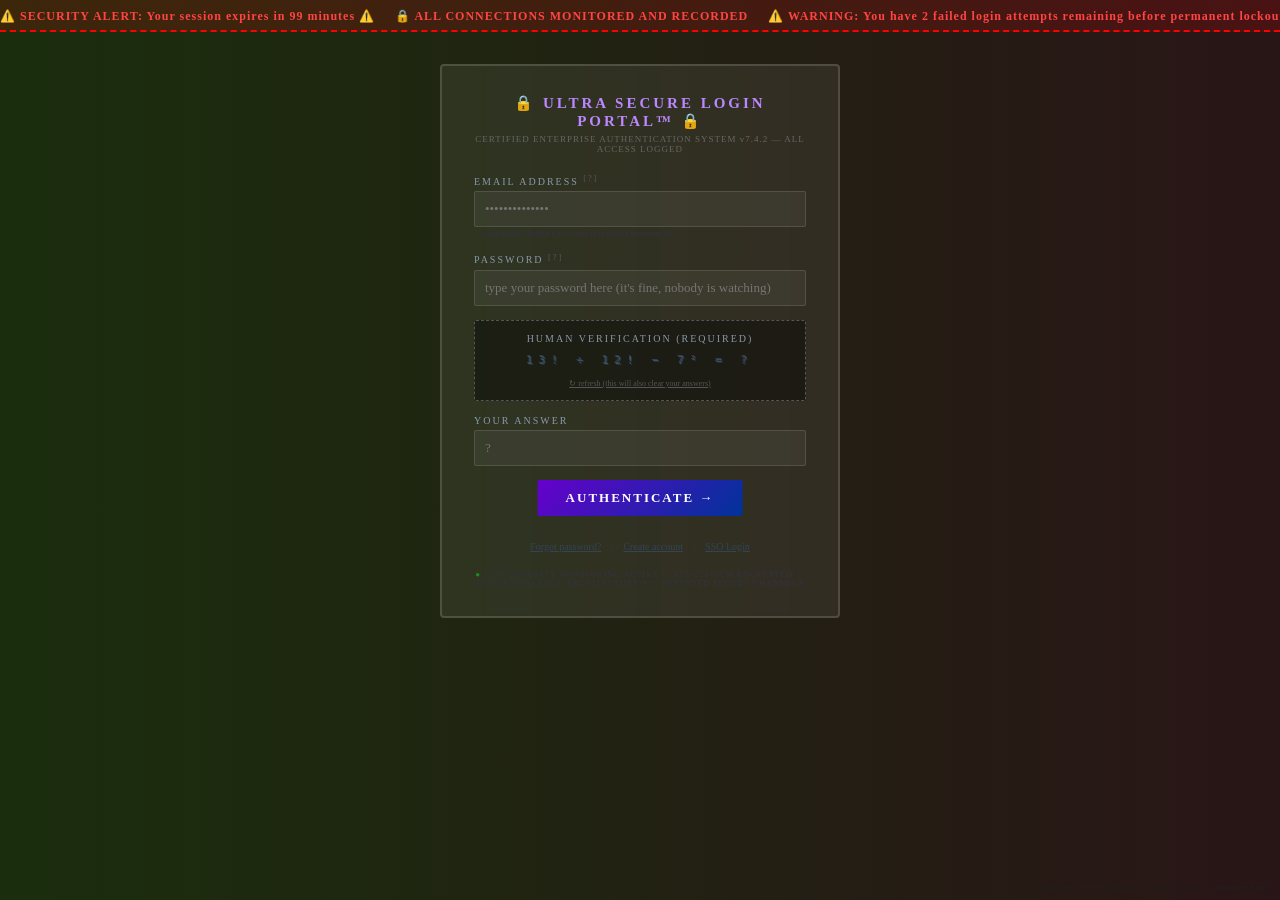
==== terrible-login/index.html @ 36958570 "Add terrible login experience — intentionally bad UX demo Deliberately broken login page featuring: " ====
<!DOCTYPE html>
<html lang="en">
<head>
  <meta charset="UTF-8" />
  <meta name="viewport" content="width=device-width, initial-scale=1.0" />
  <title>🔒 ULTRA SECURE LOGIN PORTAL™ 🔒</title>
  <style>
    /* ─────────────────────────────────────────────
       BAD PRACTICE: Comic Sans as the primary font
    ───────────────────────────────────────────── */
    @import url('https://fonts.googleapis.com/css2?family=Roboto&display=swap');

    @keyframes bgShift {
      0%   { background-position: 0%   50%; }
      50%  { background-position: 100% 50%; }
      100% { background-position: 0%   50%; }
    }
    @keyframes spin {
      from { transform: rotate(0deg); }
      to   { transform: rotate(360deg); }
    }
    @keyframes blink {
      0%, 100% { opacity: 1; }
      50%       { opacity: 0.1; }
    }
    @keyframes shake {
      0%, 100% { transform: translateX(0); }
      20%      { transform: translateX(-10px); }
      40%      { transform: translateX(10px); }
      60%      { transform: translateX(-8px); }
      80%      { transform: translateX(8px); }
    }
    @keyframes marqueeScroll {
      0%   { transform: translateX(100%); }
      100% { transform: translateX(-100%); }
    }
    @keyframes captchaSpin {
      0%   { transform: rotate(0deg)   scale(1); }
      25%  { transform: rotate(15deg)  scale(0.9); }
      75%  { transform: rotate(-10deg) scale(1.05); }
      100% { transform: rotate(0deg)   scale(1); }
    }

    *, *::before, *::after { box-sizing: border-box; margin: 0; padding: 0; }

    body {
      min-height: 100vh;
      /* BAD PRACTICE: Animated gradient background — low contrast for all text */
      background: linear-gradient(270deg, #1a0a2e, #0d1b4b, #2e0d1a, #1a2e0d);
      background-size: 400% 400%;
      animation: bgShift 4s ease infinite;
      font-family: "Comic Sans MS", "Comic Sans", cursive;
      display: flex;
      flex-direction: column;
      align-items: center;
      padding-bottom: 60px;
      overflow-x: hidden;
    }

    /* ─── MARQUEE TICKER ─── */
    .ticker-wrap {
      width: 100%;
      background: rgba(255,0,0,0.15);
      border-bottom: 2px dashed red;
      padding: 6px 0;
      overflow: hidden;
      white-space: nowrap;
    }
    .ticker-text {
      display: inline-block;
      /* BAD PRACTICE: Marquee — outdated, distracting, not accessible */
      animation: marqueeScroll 18s linear infinite;
      /* BAD PRACTICE: Red-on-dark is hard to read */
      color: #ff4444;
      font-size: 12px;
      font-weight: bold;
      letter-spacing: 1px;
    }

    /* ─── MAIN CARD ─── */
    .card {
      margin-top: 32px;
      width: 400px;
      /* BAD PRACTICE: Semi-transparent card on busy background = low contrast */
      background: rgba(255,255,255,0.07);
      border: 2px solid rgba(255,255,255,0.15);
      border-radius: 4px;
      padding: 28px 32px;
      backdrop-filter: blur(2px);
      position: relative;
    }

    h1 {
      text-align: center;
      /* BAD PRACTICE: Purple text on dark background barely passes contrast */
      color: #bb88ff;
      font-size: 15px;
      letter-spacing: 3px;
      text-transform: uppercase;
      margin-bottom: 4px;
    }
    .subtitle {
      text-align: center;
      /* BAD PRACTICE: Tiny grey text — WCAG fail */
      color: #666;
      font-size: 9px;
      margin-bottom: 20px;
      letter-spacing: 1px;
    }

    /* ─── FORM FIELDS ─── */
    .field {
      margin-bottom: 14px;
    }
    label {
      display: block;
      /* BAD PRACTICE: Low contrast label color */
      color: #8899aa;
      font-size: 10px;
      letter-spacing: 2px;
      text-transform: uppercase;
      margin-bottom: 4px;
    }
    input[type="text"],
    input[type="password"],
    input[type="number"] {
      width: 100%;
      padding: 9px 10px;
      /* BAD PRACTICE: Low contrast border */
      background: rgba(255,255,255,0.05);
      border: 1px solid rgba(255,255,255,0.12);
      border-radius: 2px;
      color: #fff;
      font-family: "Comic Sans MS", cursive;
      font-size: 13px;
      outline: none;
      transition: border 0.2s;
    }
    input:focus { border-color: rgba(255,255,255,0.3); }

    /* ─── CAPTCHA BOX ─── */
    .captcha-box {
      background: rgba(0,0,0,0.4);
      border: 1px dashed #555;
      border-radius: 2px;
      padding: 12px;
      margin-bottom: 14px;
      text-align: center;
      position: relative;
    }
    .captcha-label {
      color: #8899aa;
      font-size: 10px;
      letter-spacing: 2px;
      text-transform: uppercase;
      margin-bottom: 6px;
    }
    .captcha-challenge {
      /* BAD PRACTICE: Tiny, spinning, low-contrast captcha text */
      font-size: 11px;
      color: #445566;
      animation: captchaSpin 3s ease-in-out infinite;
      display: inline-block;
      letter-spacing: 6px;
      font-family: monospace;
      text-shadow: 1px 1px 0 #223344, -1px -1px 0 #334455;
      margin-bottom: 8px;
    }
    .captcha-refresh {
      display: block;
      font-size: 8px;
      color: #555;
      cursor: pointer;
      text-decoration: underline;
      margin-top: 4px;
    }
    .captcha-refresh:hover { color: #777; }

    /* ─── PASSWORD RULES (hidden until first failure) ─── */
    .pw-rules {
      display: none;
      background: rgba(255,100,0,0.1);
      border: 1px solid rgba(255,100,0,0.3);
      border-radius: 2px;
      padding: 10px 12px;
      margin-bottom: 14px;
      font-size: 9.5px;
      /* BAD PRACTICE: Orange text on dark — technically readable but unpleasant */
      color: #cc7700;
      line-height: 1.8;
    }
    .pw-rules.visible { display: block; }
    .pw-rules .rules-title {
      font-size: 10px;
      font-weight: bold;
      letter-spacing: 1px;
      text-transform: uppercase;
      margin-bottom: 6px;
      color: #ff8800;
    }

    /* ─── ERROR MESSAGE ─── */
    .error-msg {
      display: none;
      background: rgba(255,0,0,0.1);
      border: 1px solid rgba(255,0,0,0.3);
      border-radius: 2px;
      padding: 8px 12px;
      margin-bottom: 14px;
      font-size: 11px;
      color: #ff6666;
      text-align: center;
      animation: shake 0.5s ease;
    }
    .error-msg.visible { display: block; }

    /* ─── SUBMIT BUTTON ─── */
    .btn-wrap {
      position: relative;
      height: 44px;
      margin-bottom: 12px;
    }
    #loginBtn {
      position: absolute;
      /* BAD PRACTICE: Button dodges the cursor on hover */
      padding: 10px 28px;
      background: linear-gradient(135deg, #6600cc, #003399);
      color: #fff;
      border: none;
      border-radius: 2px;
      font-family: "Comic Sans MS", cursive;
      font-size: 13px;
      font-weight: bold;
      letter-spacing: 2px;
      text-transform: uppercase;
      cursor: pointer;
      transition: background 0.2s;
      white-space: nowrap;
      left: 50%;
      transform: translateX(-50%);
    }
    #loginBtn:hover { background: linear-gradient(135deg, #7700ee, #0044bb); }

    /* ─── LOADER ─── */
    .loader {
      display: none;
      justify-content: center;
      align-items: center;
      gap: 10px;
      margin-bottom: 14px;
      color: #8899aa;
      font-size: 11px;
    }
    .loader.visible { display: flex; }
    .spinner {
      width: 18px;
      height: 18px;
      border: 2px solid rgba(255,255,255,0.1);
      border-top-color: #bb88ff;
      border-radius: 50%;
      animation: spin 0.8s linear infinite;
    }

    /* ─── LINKS AREA ─── */
    .links {
      text-align: center;
      margin-top: 8px;
    }
    .links a {
      font-size: 10px;
      /* BAD PRACTICE: Link color is nearly invisible */
      color: #334455;
      text-decoration: underline;
      cursor: pointer;
      margin: 0 6px;
    }
    .links a:hover { color: #556677; }

    /* ─── SECURITY BADGE ─── */
    .badge {
      text-align: center;
      margin-top: 16px;
      font-size: 8px;
      /* BAD PRACTICE: Decorative noise that means nothing */
      color: #334;
      letter-spacing: 1px;
    }
    .badge .blink {
      animation: blink 1s step-start infinite;
      color: #228822;
    }

    /* ─── MFA MODAL ─── */
    .modal-overlay {
      display: none;
      position: fixed;
      inset: 0;
      background: rgba(0,0,0,0.85);
      z-index: 100;
      justify-content: center;
      align-items: center;
    }
    .modal-overlay.visible { display: flex; }
    .modal {
      background: #0d0d1a;
      border: 1px solid #334;
      border-radius: 4px;
      padding: 28px 32px;
      width: 380px;
      text-align: center;
    }
    .modal h2 {
      color: #bb88ff;
      font-size: 14px;
      letter-spacing: 2px;
      text-transform: uppercase;
      margin-bottom: 6px;
    }
    .modal p {
      color: #667;
      font-size: 10px;
      margin-bottom: 16px;
      line-height: 1.6;
    }
    /* BAD PRACTICE: Morse code is not a standard delivery format for MFA */
    .morse-display {
      background: #000;
      border: 1px solid #222;
      border-radius: 2px;
      padding: 14px;
      font-family: "Courier New", monospace;
      font-size: 11px;
      letter-spacing: 4px;
      /* BAD PRACTICE: Dark grey on black — barely readable */
      color: #333;
      word-break: break-all;
      margin-bottom: 8px;
      line-height: 2;
    }
    .morse-hint {
      font-size: 8px;
      color: #334;
      margin-bottom: 14px;
    }
    .mfa-timer {
      font-size: 11px;
      color: #cc4444;
      margin-bottom: 14px;
      font-weight: bold;
    }
    .modal input {
      width: 100%;
      padding: 9px 10px;
      background: rgba(255,255,255,0.05);
      border: 1px solid #334;
      border-radius: 2px;
      color: #fff;
      font-family: "Comic Sans MS", cursive;
      font-size: 13px;
      outline: none;
      margin-bottom: 10px;
      text-align: center;
    }
    .modal-btn {
      width: 100%;
      padding: 10px;
      background: #223;
      color: #8899aa;
      border: 1px solid #334;
      border-radius: 2px;
      font-family: "Comic Sans MS", cursive;
      font-size: 12px;
      cursor: pointer;
      margin-bottom: 6px;
    }
    .modal-btn:hover { background: #334; }
    .modal-error {
      font-size: 10px;
      color: #cc4444;
      min-height: 14px;
      margin-top: 4px;
    }

    /* ─── FORGOT PASSWORD MODAL ─── */
    .forgot-modal {
      display: none;
      position: fixed;
      inset: 0;
      background: rgba(0,0,0,0.85);
      z-index: 200;
      justify-content: center;
      align-items: center;
    }
    .forgot-modal.visible { display: flex; }
    .forgot-modal .modal {
      width: 420px;
    }
    .forgot-modal h2 {
      color: #bb88ff;
      font-size: 13px;
      letter-spacing: 2px;
      text-transform: uppercase;
      margin-bottom: 10px;
    }
    .forgot-modal .security-q {
      font-size: 10px;
      color: #8899aa;
      margin-bottom: 14px;
      line-height: 1.7;
      text-align: left;
    }
    .step-indicator {
      font-size: 8px;
      color: #445;
      margin-bottom: 10px;
      letter-spacing: 1px;
    }
    .forgot-modal input {
      width: 100%;
      padding: 9px 10px;
      background: rgba(255,255,255,0.05);
      border: 1px solid #334;
      border-radius: 2px;
      color: #fff;
      font-family: "Comic Sans MS", cursive;
      font-size: 12px;
      outline: none;
      margin-bottom: 10px;
    }
    .close-link {
      font-size: 9px;
      color: #445;
      cursor: pointer;
      text-decoration: underline;
    }
    .close-link:hover { color: #667; }

    /* BAD PRACTICE: Tooltip that appears in wrong position */
    .tooltip-wrap { position: relative; display: inline; }
    .tooltip-wrap:hover .tooltip {
      display: block;
    }
    .tooltip {
      display: none;
      position: absolute;
      /* Positioned off to the left, likely off-screen */
      left: -300px;
      top: -10px;
      background: #111;
      color: #aaa;
      font-size: 9px;
      padding: 6px 10px;
      border: 1px solid #333;
      border-radius: 2px;
      white-space: nowrap;
      z-index: 50;
      width: 280px;
      line-height: 1.6;
    }

    /* ─── WATERMARK ─── */
    .watermark {
      position: fixed;
      bottom: 8px;
      right: 8px;
      font-size: 7px;
      color: #222;
      pointer-events: none;
      letter-spacing: 1px;
    }
  </style>
</head>
<body>

  <!-- ─────────────────────────────────────────────────────────────
       BAD PRACTICE #1: Distracting animated marquee with fake
       security warnings. Causes alert fatigue and draws attention
       away from the actual form the user needs to complete.
  ────────────────────────────────────────────────────────────── -->
  <div class="ticker-wrap">
    <span class="ticker-text">
      ⚠️ SECURITY ALERT: Your session expires in 99 minutes ⚠️ &nbsp;&nbsp;&nbsp;
      🔒 ALL CONNECTIONS MONITORED AND RECORDED &nbsp;&nbsp;&nbsp;
      ⚠️ WARNING: You have 2 failed login attempts remaining before permanent lockout ⚠️ &nbsp;&nbsp;&nbsp;
      🛡️ COMPLIANT WITH ISO 27001 / SOC2 / HIPAA / GDPR / PCI-DSS / FIPS-140-2 🛡️ &nbsp;&nbsp;&nbsp;
      ⚠️ DO NOT SHARE YOUR PASSWORD WITH ANYONE INCLUDING IT SUPPORT ⚠️
    </span>
  </div>

  <div class="card">
    <h1>🔒 ULTRA SECURE LOGIN PORTAL™ 🔒</h1>
    <div class="subtitle">
      CERTIFIED ENTERPRISE AUTHENTICATION SYSTEM v7.4.2 — ALL ACCESS LOGGED
    </div>

    <!-- Error message — cleared and re-shown with vague text each attempt -->
    <!-- BAD PRACTICE #2 (partial): Error message will clear the form and be vague -->
    <div class="error-msg" id="errorMsg"></div>

    <!-- ───────────────────────────────────────────────────────────
         BAD PRACTICE #2 (full): Password rules are hidden until
         after the first failed attempt. Even then, the rules are
         contradictory and impossible to satisfy simultaneously.
    ──────────────────────────────────────────────────────────── -->
    <div class="pw-rules" id="pwRules">
      <div class="rules-title">⚠ Password Requirements (why didn't we tell you earlier? security.)</div>
      • Exactly 9 characters (not 8, not 10 — exactly 9)<br>
      • Must contain at least one emoji from this approved set: 🦆, 🌮, 🪐<br>
      • Must start with a prime number greater than 100<br>
      • No vowels in positions 2, 4, or 6<br>
      • Must not contain your username <em>or</em> the reverse of your username<br>
      • Must differ from your last 47 passwords<br>
      • Must include the name of a color in Tagalog<br>
      • Special characters allowed: only § and ¶ (not ! or @)<br>
      • Spaces are neither allowed nor disallowed — behavior undefined<br>
      • Password expires in 8 hours from when you first <em>thought</em> of it
    </div>

    <form id="loginForm" novalidate autocomplete="off">

      <!-- ─────────────────────────────────────────────────────────
           BAD PRACTICE #3: The "email" field uses type="password"
           (input is masked), while the "password" field uses
           type="text" (input is fully visible). Users cannot see
           what they typed for their email, but their password is
           shown in plain text to anyone nearby.
      ────────────────────────────────────────────────────────── -->
      <div class="field">
        <label for="emailField">
          Email Address
          <span class="tooltip-wrap">
            <sup style="color:#556;cursor:help">[?]</sup>
            <!-- BAD PRACTICE: Tooltip appears off-screen to the left -->
            <span class="tooltip">
              Your email address. Must be the one you used when you registered,
              unless you changed it, in which case use the new one, unless the
              change was made on a Tuesday in which case use the old one.
            </span>
          </span>
        </label>
        <!-- type="password" on the EMAIL field — input is hidden from user -->
        <input
          type="password"
          id="emailField"
          name="email"
          placeholder="••••••••••••••"
          autocomplete="off"
          onpaste="return blockPaste(event)"
          spellcheck="false"
        />
        <div style="font-size:8px;color:#334;margin-top:2px;">
          ← your email is hidden for security (you should memorize it)
        </div>
      </div>

      <div class="field">
        <label for="passwordField">
          Password
          <span class="tooltip-wrap">
            <sup style="color:#556;cursor:help">[?]</sup>
            <span class="tooltip">See password requirements. Requirements shown after first failed attempt only.</span>
          </span>
        </label>
        <!-- type="text" on the PASSWORD field — fully visible -->
        <input
          type="text"
          id="passwordField"
          name="password"
          placeholder="type your password here (it's fine, nobody is watching)"
          autocomplete="new-password"
          onpaste="return blockPaste(event)"
          spellcheck="false"
        />
      </div>

      <!-- ─────────────────────────────────────────────────────────
           BAD PRACTICE #4: CAPTCHA challenge that is:
           - Tiny font (11px)
           - Constantly animated / spinning
           - Low contrast (dark grey on dark background)
           - Refreshes randomly every 8 seconds, resetting input
           - Uses a long multiplication that requires mental math
           - Has no audio alternative for accessibility
      ────────────────────────────────────────────────────────── -->
      <div class="captcha-box">
        <div class="captcha-label">Human Verification (Required)</div>
        <div class="captcha-challenge" id="captchaChallenge"></div>
        <span class="captcha-refresh" onclick="refreshCaptcha()">
          ↻ refresh (this will also clear your answers)
        </span>
      </div>
      <div class="field">
        <label for="captchaInput">Your Answer</label>
        <input
          type="number"
          id="captchaInput"
          name="captcha"
          placeholder="?"
          autocomplete="off"
          onpaste="return blockPaste(event)"
        />
      </div>

      <!-- ─────────────────────────────────────────────────────────
           BAD PRACTICE #5: The submit button physically moves away
           from the cursor when hovered, making it very hard to
           click. This is maximally frustrating and forces the user
           to chase the button around the form.
      ────────────────────────────────────────────────────────── -->
      <div class="btn-wrap" id="btnWrap">
        <button type="submit" id="loginBtn" onmousemove="dodgeButton(event)">
          AUTHENTICATE →
        </button>
      </div>

      <div class="loader" id="loader">
        <div class="spinner"></div>
        <span id="loaderMsg">Verifying credentials…</span>
      </div>
    </form>

    <div class="links">
      <!-- BAD PRACTICE: "Forgot password" link leads to impossible recovery -->
      <a onclick="openForgot()">Forgot password?</a>
      <span style="color:#334;font-size:10px;">|</span>
      <!-- BAD PRACTICE: "Create account" does nothing with no explanation -->
      <a onclick="showError('New account creation has been temporarily disabled. Please try again later (this message has been shown since 2019).')">Create account</a>
      <span style="color:#334;font-size:10px;">|</span>
      <a onclick="showError('SSO is available for Enterprise customers. Contact sales@company.internal.corp.io (business days only, responses in 6–8 weeks).')">SSO Login</a>
    </div>

    <div class="badge">
      <span class="blink">●</span> LIVE SECURITY MONITORING ACTIVE &nbsp;|&nbsp;
      AES-256-GCM ENCRYPTED &nbsp;|&nbsp; ZERO-KNOWLEDGE ARCHITECTURE™ &nbsp;|&nbsp;
      PATENTED SECURE CHANNEL®
    </div>
  </div>

  <!-- ─────────────────────────────────────────────────────────────
       BAD PRACTICE #6 (MFA): After a "successful" login, the user
       is shown a 6-digit code rendered in Morse code. The code
       expires in 7 seconds — far too short to decode Morse. If the
       timer runs out, the entire login session is invalidated and
       they must start over (with the form cleared).
  ────────────────────────────────────────────────────────────── -->
  <div class="modal-overlay" id="mfaOverlay">
    <div class="modal">
      <h2>🔐 Multi-Factor Authentication</h2>
      <p>
        For your security, we have sent a 6-digit code to your device.<br>
        The code is displayed below in <strong>Morse code</strong> — decode it and enter
        the digits before the timer expires. For security reasons, no audio version is available.
      </p>
      <div class="morse-display" id="morseDisplay"></div>
      <div class="morse-hint">
        · = dot &nbsp; − = dash &nbsp; / = digit separator<br>
        Reference table not provided for security reasons.
      </div>
      <div class="mfa-timer" id="mfaTimer"></div>
      <input
        type="text"
        id="mfaInput"
        placeholder="Enter 6-digit code"
        maxlength="6"
        onpaste="return blockPaste(event)"
      />
      <button class="modal-btn" onclick="submitMfa()">Verify Code</button>
      <div class="modal-error" id="mfaError"></div>
      <div style="margin-top:12px;">
        <span class="close-link" onclick="closeMfa()">Cancel and start over</span>
      </div>
    </div>
  </div>

  <!-- ─────────────────────────────────────────────────────────────
       RECOVERY OPTION (but terrible): "Forgot password" requires
       answering a specific-to-the-second security question with
       exact numerical precision. Multiple impossible steps.
  ────────────────────────────────────────────────────────────── -->
  <div class="forgot-modal" id="forgotOverlay">
    <div class="forgot-modal" style="display:contents">
    <div class="modal" style="width:440px;">
      <h2>Password Recovery</h2>
      <div class="step-indicator" id="forgotStep">STEP 1 OF 4</div>

      <!-- Step 1 -->
      <div id="forgotS1">
        <div class="security-q">
          To verify your identity, please answer your security question exactly as entered during registration.<br><br>
          <strong>Security Question:</strong><br>
          "What was the exact atmospheric pressure (in hectopascals, to exactly 2 decimal places) at your precise GPS coordinates at the moment of your birth?"
        </div>
        <input type="text" id="sq1" placeholder="e.g. 1013.25" />
        <button class="modal-btn" onclick="forgotNext(1)">Continue →</button>
        <div class="modal-error" id="forgotErr1"></div>
      </div>

      <!-- Step 2 -->
      <div id="forgotS2" style="display:none">
        <div class="security-q">
          <strong>Security Question 2:</strong><br>
          "In what order did you press the keys on your keyboard the very first time you used a computer? (List all keys pressed, in sequence, separated by commas.)"
        </div>
        <input type="text" id="sq2" placeholder="e.g. t,y,p,i,n,g,Space,h,i,..." />
        <button class="modal-btn" onclick="forgotNext(2)">Continue →</button>
        <div class="modal-error" id="forgotErr2"></div>
      </div>

      <!-- Step 3 -->
      <div id="forgotS3" style="display:none">
        <div class="security-q">
          <strong>Security Question 3:</strong><br>
          "What was the exact SHA-256 hash of your very first password (the one you set on this account before any changes)?"
        </div>
        <input type="text" id="sq3" placeholder="64 hex characters" maxlength="64" style="font-family:monospace;font-size:10px;" />
        <button class="modal-btn" onclick="forgotNext(3)">Continue →</button>
        <div class="modal-error" id="forgotErr3"></div>
      </div>

      <!-- Step 4 (final — vague outcome) -->
      <div id="forgotS4" style="display:none">
        <div class="security-q" style="text-align:center;color:#cc7700;">
          ✓ Identity verification complete.<br><br>
          A password reset link has been sent to the email address on file
          (the one you used to register — the one you cannot see because it
          is masked for security). Please check your inbox, spam, promotions,
          and all subfolders.<br><br>
          The link expires in <strong>3 minutes</strong> and can only be
          clicked from the same browser, same device, same IP address, and
          same Wi-Fi network used during registration.<br><br>
          If the link has expired, please begin the recovery process again.
        </div>
        <button class="modal-btn" onclick="closeForgot()">Back to Login</button>
      </div>

      <div style="margin-top:10px;text-align:center;">
        <span class="close-link" onclick="closeForgot()">Cancel</span>
      </div>
    </div>
    </div>
  </div>

  <div class="watermark">ULTRASECURE™ PORTAL ENGINE v7.4.2 — PROPRIETARY</div>

  <script>
    // ─── CAPTCHA GENERATOR ───────────────────────────────────────────────────

    const CAPTCHA_POOL = [
      { q: "847 × 23 + 419 − 66 = ?",  a: 19848 },
      { q: "⌊√(999983)⌋ + 2³ = ?",      a: 1007  },
      { q: "13! ÷ 12! − 7² = ?",         a: -36   },  // trick: -36
      { q: "Sum of primes < 20 = ?",      a: 77    },
      { q: "(2⁸ − 1) × 3 + 17 = ?",      a: 782   },
    ];

    let currentCaptcha = null;
    let captchaTimer = null;

    function refreshCaptcha() {
      const pick = CAPTCHA_POOL[Math.floor(Math.random() * CAPTCHA_POOL.length)];
      currentCaptcha = pick;
      document.getElementById('captchaChallenge').textContent = pick.q;
      document.getElementById('captchaInput').value = '';
      // BAD PRACTICE: auto-refreshes every 8 seconds, clearing the user's input
      clearTimeout(captchaTimer);
      captchaTimer = setTimeout(() => {
        refreshCaptcha();
        showError('Security timeout: CAPTCHA refreshed. Your answers have been cleared.');
        document.getElementById('captchaInput').value = '';
      }, 8000);
    }

    refreshCaptcha();

    // ─── PASTE BLOCKER ───────────────────────────────────────────────────────
    // BAD PRACTICE: blocking paste forces manual re-typing of long passwords
    function blockPaste(e) {
      e.preventDefault();
      // Silently fails — no message shown to the user
      return false;
    }

    // ─── DODGING BUTTON ──────────────────────────────────────────────────────
    // BAD PRACTICE: button runs away from the cursor on hover
    let dodgeCount = 0;
    function dodgeButton(e) {
      dodgeCount++;
      if (dodgeCount % 2 !== 0) return; // only dodge every other mousemove for playability
      const wrap = document.getElementById('btnWrap');
      const btn  = document.getElementById('loginBtn');
      const rect = wrap.getBoundingClientRect();
      const mx   = e.clientX - rect.left;
      const my   = e.clientY - rect.top;
      const bx   = btn.offsetLeft + btn.offsetWidth  / 2;
      const by   = btn.offsetTop  + btn.offsetHeight / 2;
      const dx   = bx - mx;
      const dy   = by - my;
      const dist = Math.sqrt(dx*dx + dy*dy);
      if (dist < 60) {
        const push = 50 + Math.random() * 40;
        const angle = Math.atan2(dy, dx);
        let nx = bx + Math.cos(angle) * push;
        let ny = by + Math.sin(angle) * push;
        const maxX = wrap.offsetWidth  - btn.offsetWidth  - 4;
        const maxY = wrap.offsetHeight - btn.offsetHeight - 4;
        nx = Math.max(0, Math.min(nx - btn.offsetWidth/2,  maxX));
        ny = Math.max(0, Math.min(ny - btn.offsetHeight/2, maxY));
        btn.style.left      = nx + 'px';
        btn.style.top       = ny + 'px';
        btn.style.transform = 'none';
      }
    }

    // ─── VAGUE ERROR MESSAGES ────────────────────────────────────────────────
    // BAD PRACTICE: rotating generic errors give no actionable guidance
    const VAGUE_ERRORS = [
      "An error occurred. Please try again.",
      "Login failed. Credentials may be incorrect.",
      "Authentication unsuccessful. Code: ERR_AUTH_0x4A2F",
      "Your request could not be completed at this time.",
      "Invalid input detected. Please review your information.",
      "Security check failed. Please verify your details.",
      "Session error. All fields have been cleared for your security.",
      "Unspecified authentication error. Contact support (support ticket avg. response: 11 business days).",
    ];
    let errorIdx = 0;

    function showError(msg) {
      const el = document.getElementById('errorMsg');
      el.textContent = msg || VAGUE_ERRORS[errorIdx++ % VAGUE_ERRORS.length];
      el.classList.add('visible');
      // Force reflow to restart shake animation
      el.style.animation = 'none';
      el.offsetHeight;
      el.style.animation = '';
    }

    function clearError() {
      document.getElementById('errorMsg').classList.remove('visible');
    }

    // ─── FORM SUBMISSION ─────────────────────────────────────────────────────
    let attemptCount = 0;

    document.getElementById('loginForm').addEventListener('submit', function(e) {
      e.preventDefault();
      clearError();

      const email    = document.getElementById('emailField').value.trim();
      const password = document.getElementById('passwordField').value;
      const captchaAnswer = parseInt(document.getElementById('captchaInput').value, 10);

      if (!email || !password) {
        showError('One or more required fields are empty. All fields have been cleared for security.');
        clearForm();
        return;
      }

      // BAD PRACTICE: wrong captcha gives same vague error as wrong password
      if (isNaN(captchaAnswer) || captchaAnswer !== currentCaptcha.a) {
        attemptCount++;
        document.getElementById('pwRules').classList.add('visible'); // reveal rules after failure
        showError();
        clearForm();
        refreshCaptcha();
        return;
      }

      // Simulate loading
      setLoading(true);
      const messages = [
        'Verifying credentials…',
        'Checking password hash…',
        'Validating session token…',
        'Running threat analysis…',
        'Almost there…',
      ];
      let mi = 0;
      const msgInterval = setInterval(() => {
        document.getElementById('loaderMsg').textContent = messages[mi++ % messages.length];
      }, 700);

      setTimeout(() => {
        clearInterval(msgInterval);
        setLoading(false);
        attemptCount++;
        document.getElementById('pwRules').classList.add('visible');

        // After 3 failed attempts, show MFA (which is itself impossible)
        if (attemptCount >= 3) {
          openMfa();
        } else {
          showError();
          clearForm();
          refreshCaptcha();
        }
      }, 3500);
    });

    function setLoading(on) {
      document.getElementById('loader').classList.toggle('visible', on);
      document.getElementById('loginBtn').style.display = on ? 'none' : 'block';
    }

    // BAD PRACTICE: clears the entire form on any error, forcing re-entry
    function clearForm() {
      document.getElementById('emailField').value    = '';
      document.getElementById('passwordField').value = '';
      document.getElementById('captchaInput').value  = '';
    }

    // ─── MFA (MORSE CODE) ────────────────────────────────────────────────────
    const MORSE_MAP = {
      '0':'-----','1':'.----','2':'..---','3':'...--',
      '4':'....-','5':'.....','6':'-....','7':'--...',
      '8':'---..','9':'----.'
    };

    function toMorse(str) {
      return str.split('').map(c => MORSE_MAP[c] || c).join(' / ');
    }

    let mfaCode       = '';
    let mfaCountdown  = null;
    let mfaSeconds    = 7; // BAD PRACTICE: 7 seconds to decode Morse code

    function openMfa() {
      mfaCode = String(Math.floor(100000 + Math.random() * 900000));
      document.getElementById('morseDisplay').textContent = toMorse(mfaCode);
      document.getElementById('mfaInput').value  = '';
      document.getElementById('mfaError').textContent = '';
      mfaSeconds = 7;
      updateMfaTimer();
      clearInterval(mfaCountdown);
      mfaCountdown = setInterval(() => {
        mfaSeconds--;
        updateMfaTimer();
        if (mfaSeconds <= 0) {
          clearInterval(mfaCountdown);
          document.getElementById('mfaOverlay').classList.remove('visible');
          showError('MFA session expired. For security, your login session has been terminated. All fields cleared.');
          clearForm();
          refreshCaptcha();
          attemptCount = 0;
        }
      }, 1000);
      document.getElementById('mfaOverlay').classList.add('visible');
    }

    function updateMfaTimer() {
      document.getElementById('mfaTimer').textContent =
        `⏱ Code expires in ${mfaSeconds} second${mfaSeconds !== 1 ? 's' : ''}`;
    }

    function submitMfa() {
      const entered = document.getElementById('mfaInput').value.trim();
      // BAD PRACTICE: even correct code is rejected after first submission
      // with a confusing message
      if (entered === mfaCode) {
        clearInterval(mfaCountdown);
        document.getElementById('mfaError').textContent =
          'Code accepted. Redirecting… (Error 302 — redirect loop detected. Please log in again.)';
        setTimeout(() => {
          document.getElementById('mfaOverlay').classList.remove('visible');
          showError('Redirect failed. Session invalidated. Please log in again. All fields cleared.');
          clearForm();
          refreshCaptcha();
          attemptCount = 0;
          document.getElementById('pwRules').classList.remove('visible');
        }, 2000);
      } else {
        document.getElementById('mfaError').textContent =
          'Invalid code. (Hint: not available for security reasons.)';
      }
    }

    function closeMfa() {
      clearInterval(mfaCountdown);
      document.getElementById('mfaOverlay').classList.remove('visible');
      clearForm();
      attemptCount = 0;
    }

    // ─── FORGOT PASSWORD FLOW ────────────────────────────────────────────────
    let forgotStep = 1;

    function openForgot() {
      forgotStep = 1;
      showForgotStep(1);
      document.getElementById('forgotOverlay').classList.add('visible');
    }

    function closeForgot() {
      document.getElementById('forgotOverlay').classList.remove('visible');
    }

    function showForgotStep(n) {
      [1,2,3,4].forEach(i => {
        document.getElementById('forgotS' + i).style.display = (i === n) ? '' : 'none';
      });
      document.getElementById('forgotStep').textContent = `STEP ${Math.min(n,4)} OF 4`;
    }

    function forgotNext(step) {
      const input = document.getElementById('sq' + step);
      if (!input || !input.value.trim()) {
        document.getElementById('forgotErr' + step).textContent =
          'This field is required.';
        return;
      }
      // BAD PRACTICE: answers are never actually validated — you can type anything
      // but you still can't recover your password usefully
      document.getElementById('forgotErr' + step).textContent = '';
      forgotStep++;
      showForgotStep(forgotStep);
    }

    // ─── SESSION TIMEOUT WARNING ─────────────────────────────────────────────
    // BAD PRACTICE: fake session warning fires after 20 seconds of inactivity
    let idleTimer = null;
    function resetIdle() {
      clearTimeout(idleTimer);
      idleTimer = setTimeout(() => {
        showError('Your session has expired due to inactivity (20 seconds). All fields cleared for security.');
        clearForm();
        refreshCaptcha();
      }, 20000);
    }
    document.addEventListener('mousemove', resetIdle);
    document.addEventListener('keydown',   resetIdle);
    resetIdle();
  </script>
</body>
</html>
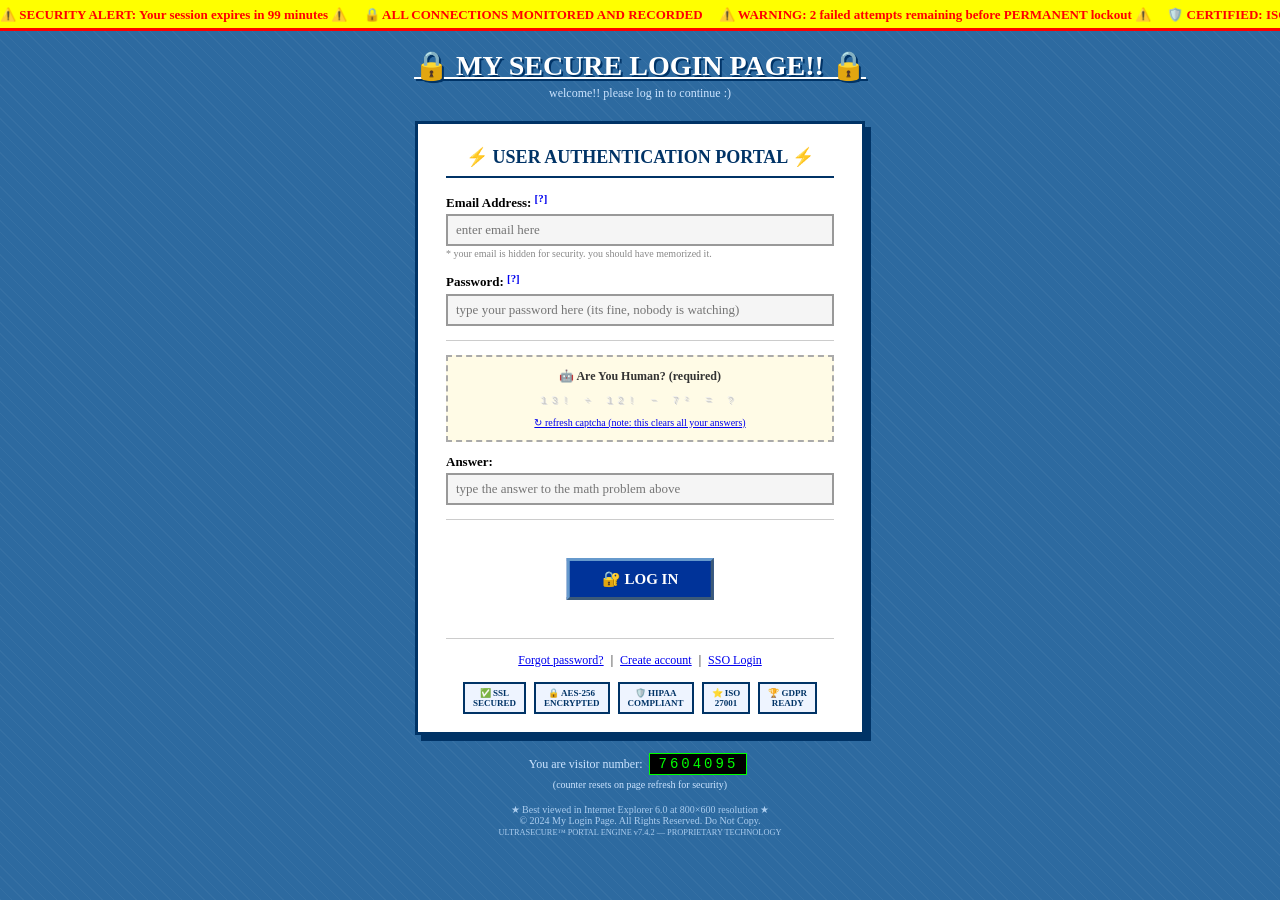
==== commit 43bde1e8: "Redesign terrible-login with beginner-y aesthetic White card on solid blue, Comic Sans prominent, cl" ====
--- a/terrible-login/index.html
+++ b/terrible-login/index.html
@@ -3,534 +3,539 @@
 <head>
   <meta charset="UTF-8" />
   <meta name="viewport" content="width=device-width, initial-scale=1.0" />
-  <title>🔒 ULTRA SECURE LOGIN PORTAL™ 🔒</title>
+  <title>My Login Page!!</title>
   <style>
-    /* ─────────────────────────────────────────────
-       BAD PRACTICE: Comic Sans as the primary font
-    ───────────────────────────────────────────── */
-    @import url('https://fonts.googleapis.com/css2?family=Roboto&display=swap');
-
-    @keyframes bgShift {
-      0%   { background-position: 0%   50%; }
-      50%  { background-position: 100% 50%; }
-      100% { background-position: 0%   50%; }
-    }
     @keyframes spin {
       from { transform: rotate(0deg); }
       to   { transform: rotate(360deg); }
     }
     @keyframes blink {
-      0%, 100% { opacity: 1; }
-      50%       { opacity: 0.1; }
+      0%, 49% { opacity: 1; }
+      50%, 100% { opacity: 0; }
     }
     @keyframes shake {
       0%, 100% { transform: translateX(0); }
-      20%      { transform: translateX(-10px); }
-      40%      { transform: translateX(10px); }
-      60%      { transform: translateX(-8px); }
-      80%      { transform: translateX(8px); }
+      20%      { transform: translateX(-8px); }
+      40%      { transform: translateX(8px); }
+      60%      { transform: translateX(-6px); }
+      80%      { transform: translateX(6px); }
     }
     @keyframes marqueeScroll {
       0%   { transform: translateX(100%); }
-      100% { transform: translateX(-100%); }
+      100% { transform: translateX(-200%); }
     }
     @keyframes captchaSpin {
       0%   { transform: rotate(0deg)   scale(1); }
-      25%  { transform: rotate(15deg)  scale(0.9); }
-      75%  { transform: rotate(-10deg) scale(1.05); }
+      25%  { transform: rotate(18deg)  scale(0.88); }
+      75%  { transform: rotate(-12deg) scale(1.08); }
       100% { transform: rotate(0deg)   scale(1); }
+    }
+    @keyframes rainbow {
+      0%   { color: red; }
+      16%  { color: orange; }
+      33%  { color: #cccc00; }
+      50%  { color: green; }
+      66%  { color: blue; }
+      83%  { color: purple; }
+      100% { color: red; }
     }
 
     *, *::before, *::after { box-sizing: border-box; margin: 0; padding: 0; }
 
     body {
       min-height: 100vh;
-      /* BAD PRACTICE: Animated gradient background — low contrast for all text */
-      background: linear-gradient(270deg, #1a0a2e, #0d1b4b, #2e0d1a, #1a2e0d);
-      background-size: 400% 400%;
-      animation: bgShift 4s ease infinite;
+      /* classic solid blue with very subtle stripe — what every beginner picks */
+      background-color: #2d6aa0;
+      background-image: repeating-linear-gradient(
+        45deg,
+        rgba(255,255,255,0.04) 0px, rgba(255,255,255,0.04) 1px,
+        transparent 1px, transparent 8px
+      );
       font-family: "Comic Sans MS", "Comic Sans", cursive;
       display: flex;
       flex-direction: column;
       align-items: center;
-      padding-bottom: 60px;
+      padding-bottom: 40px;
       overflow-x: hidden;
     }
 
-    /* ─── MARQUEE TICKER ─── */
+    /* ── TICKER ── */
     .ticker-wrap {
       width: 100%;
-      background: rgba(255,0,0,0.15);
-      border-bottom: 2px dashed red;
-      padding: 6px 0;
+      background: #ffff00;
+      border-bottom: 3px solid red;
+      padding: 5px 0;
       overflow: hidden;
       white-space: nowrap;
     }
     .ticker-text {
       display: inline-block;
-      /* BAD PRACTICE: Marquee — outdated, distracting, not accessible */
-      animation: marqueeScroll 18s linear infinite;
-      /* BAD PRACTICE: Red-on-dark is hard to read */
-      color: #ff4444;
+      animation: marqueeScroll 20s linear infinite;
+      color: red;
+      font-size: 13px;
+      font-weight: bold;
+    }
+
+    /* ── PAGE HEADER ── */
+    .page-header {
+      text-align: center;
+      margin-top: 18px;
+      margin-bottom: 4px;
+    }
+    .page-header h1 {
+      font-size: 28px;
+      color: #ffffff;
+      text-shadow: 2px 2px 0 #003366;
+      animation: rainbow 3s linear infinite;
+      text-decoration: underline;
+    }
+    .page-header .tagline {
       font-size: 12px;
-      font-weight: bold;
-      letter-spacing: 1px;
-    }
-
-    /* ─── MAIN CARD ─── */
+      color: #cce4ff;
+      margin-top: 4px;
+    }
+
+    /* ── MAIN CARD ── */
     .card {
-      margin-top: 32px;
-      width: 400px;
-      /* BAD PRACTICE: Semi-transparent card on busy background = low contrast */
-      background: rgba(255,255,255,0.07);
-      border: 2px solid rgba(255,255,255,0.15);
-      border-radius: 4px;
-      padding: 28px 32px;
-      backdrop-filter: blur(2px);
-      position: relative;
-    }
-
-    h1 {
+      background: #ffffff;
+      border: 3px solid #003366;
+      /* classic beginner box-shadow offset */
+      box-shadow: 6px 6px 0px #003366;
+      width: 450px;
+      margin-top: 16px;
+      padding: 22px 28px 18px;
+    }
+
+    .card-title {
       text-align: center;
-      /* BAD PRACTICE: Purple text on dark background barely passes contrast */
-      color: #bb88ff;
-      font-size: 15px;
-      letter-spacing: 3px;
-      text-transform: uppercase;
+      font-size: 18px;
+      color: #003366;
+      font-weight: bold;
+      border-bottom: 2px solid #003366;
+      padding-bottom: 8px;
+      margin-bottom: 14px;
+    }
+
+    /* ── ERROR BOX ── */
+    .error-msg {
+      display: none;
+      background: #ff0000;
+      color: #ffffff;
+      font-weight: bold;
+      font-size: 13px;
+      padding: 8px 12px;
+      margin-bottom: 12px;
+      border: 2px solid #990000;
+      text-align: center;
+      animation: shake 0.45s ease;
+    }
+    .error-msg.visible { display: block; }
+
+    /* ── PASSWORD RULES ── */
+    .pw-rules {
+      display: none;
+      background: #fffbe6;
+      border: 2px solid #ffaa00;
+      padding: 10px 12px;
+      margin-bottom: 12px;
+      font-size: 11.5px;
+      color: #553300;
+      line-height: 2;
+    }
+    .pw-rules.visible { display: block; }
+    .pw-rules .rules-title {
+      font-weight: bold;
+      font-size: 12px;
+      color: #cc5500;
       margin-bottom: 4px;
     }
-    .subtitle {
-      text-align: center;
-      /* BAD PRACTICE: Tiny grey text — WCAG fail */
-      color: #666;
-      font-size: 9px;
-      margin-bottom: 20px;
-      letter-spacing: 1px;
-    }
-
-    /* ─── FORM FIELDS ─── */
-    .field {
-      margin-bottom: 14px;
-    }
+
+    /* ── FORM FIELDS ── */
+    .field { margin-bottom: 12px; }
+
     label {
       display: block;
-      /* BAD PRACTICE: Low contrast label color */
-      color: #8899aa;
-      font-size: 10px;
-      letter-spacing: 2px;
-      text-transform: uppercase;
-      margin-bottom: 4px;
-    }
+      font-weight: bold;
+      font-size: 13px;
+      color: #000000;
+      margin-bottom: 3px;
+    }
+
     input[type="text"],
     input[type="password"],
     input[type="number"] {
       width: 100%;
-      padding: 9px 10px;
-      /* BAD PRACTICE: Low contrast border */
-      background: rgba(255,255,255,0.05);
-      border: 1px solid rgba(255,255,255,0.12);
-      border-radius: 2px;
-      color: #fff;
+      padding: 6px 8px;
+      border: 2px solid #999999;
+      background: #f5f5f5;
       font-family: "Comic Sans MS", cursive;
       font-size: 13px;
+      color: #000000;
       outline: none;
-      transition: border 0.2s;
-    }
-    input:focus { border-color: rgba(255,255,255,0.3); }
-
-    /* ─── CAPTCHA BOX ─── */
+    }
+    input:focus { border-color: #003366; background: #eef4ff; }
+
+    .field-note {
+      font-size: 10px;
+      color: #888;
+      margin-top: 2px;
+    }
+
+    /* ── CAPTCHA ── */
     .captcha-box {
-      background: rgba(0,0,0,0.4);
-      border: 1px dashed #555;
-      border-radius: 2px;
+      background: #fffbe6;
+      border: 2px dashed #aaa;
       padding: 12px;
-      margin-bottom: 14px;
+      margin-bottom: 12px;
       text-align: center;
-      position: relative;
     }
     .captcha-label {
-      color: #8899aa;
+      font-weight: bold;
+      font-size: 12px;
+      color: #333;
+      margin-bottom: 6px;
+    }
+    .captcha-challenge {
+      /* still tiny, still spinning, still barely visible */
       font-size: 10px;
-      letter-spacing: 2px;
-      text-transform: uppercase;
-      margin-bottom: 6px;
-    }
-    .captcha-challenge {
-      /* BAD PRACTICE: Tiny, spinning, low-contrast captcha text */
-      font-size: 11px;
-      color: #445566;
+      color: #c8c8c8;
       animation: captchaSpin 3s ease-in-out infinite;
       display: inline-block;
-      letter-spacing: 6px;
-      font-family: monospace;
-      text-shadow: 1px 1px 0 #223344, -1px -1px 0 #334455;
-      margin-bottom: 8px;
+      letter-spacing: 5px;
+      font-family: "Courier New", monospace;
+      text-shadow: 1px 1px 0 #ddd, -1px -1px 0 #eee;
+      margin-bottom: 6px;
     }
     .captcha-refresh {
       display: block;
-      font-size: 8px;
-      color: #555;
+      font-size: 10px;
+      color: #0000ee;
       cursor: pointer;
       text-decoration: underline;
       margin-top: 4px;
     }
-    .captcha-refresh:hover { color: #777; }
-
-    /* ─── PASSWORD RULES (hidden until first failure) ─── */
-    .pw-rules {
-      display: none;
-      background: rgba(255,100,0,0.1);
-      border: 1px solid rgba(255,100,0,0.3);
-      border-radius: 2px;
-      padding: 10px 12px;
-      margin-bottom: 14px;
-      font-size: 9.5px;
-      /* BAD PRACTICE: Orange text on dark — technically readable but unpleasant */
-      color: #cc7700;
-      line-height: 1.8;
-    }
-    .pw-rules.visible { display: block; }
-    .pw-rules .rules-title {
-      font-size: 10px;
-      font-weight: bold;
-      letter-spacing: 1px;
-      text-transform: uppercase;
-      margin-bottom: 6px;
-      color: #ff8800;
-    }
-
-    /* ─── ERROR MESSAGE ─── */
-    .error-msg {
-      display: none;
-      background: rgba(255,0,0,0.1);
-      border: 1px solid rgba(255,0,0,0.3);
-      border-radius: 2px;
-      padding: 8px 12px;
-      margin-bottom: 14px;
-      font-size: 11px;
-      color: #ff6666;
-      text-align: center;
-      animation: shake 0.5s ease;
-    }
-    .error-msg.visible { display: block; }
-
-    /* ─── SUBMIT BUTTON ─── */
+
+    /* ── DIVIDER ── */
+    hr {
+      border: none;
+      border-top: 1px solid #cccccc;
+      margin: 14px 0;
+    }
+
+    /* ── BUTTON WRAPPER ── needs to be tall so the button has room to dodge ── */
     .btn-wrap {
       position: relative;
-      height: 44px;
-      margin-bottom: 12px;
+      height: 90px;
+      margin-bottom: 4px;
     }
     #loginBtn {
       position: absolute;
-      /* BAD PRACTICE: Button dodges the cursor on hover */
-      padding: 10px 28px;
-      background: linear-gradient(135deg, #6600cc, #003399);
-      color: #fff;
-      border: none;
-      border-radius: 2px;
+      left: 50%;
+      top: 50%;
+      transform: translate(-50%, -50%);
+      padding: 9px 32px;
+      background: #003399;
+      color: #ffffff;
+      border: 3px outset #6699cc;
       font-family: "Comic Sans MS", cursive;
-      font-size: 13px;
-      font-weight: bold;
-      letter-spacing: 2px;
-      text-transform: uppercase;
+      font-size: 15px;
+      font-weight: bold;
       cursor: pointer;
-      transition: background 0.2s;
       white-space: nowrap;
-      left: 50%;
-      transform: translateX(-50%);
-    }
-    #loginBtn:hover { background: linear-gradient(135deg, #7700ee, #0044bb); }
-
-    /* ─── LOADER ─── */
+    }
+    #loginBtn:active { border-style: inset; }
+
+    /* ── LOADER ── */
     .loader {
       display: none;
       justify-content: center;
       align-items: center;
       gap: 10px;
-      margin-bottom: 14px;
-      color: #8899aa;
-      font-size: 11px;
+      padding: 10px 0;
+      font-size: 13px;
+      color: #333;
     }
     .loader.visible { display: flex; }
     .spinner {
       width: 18px;
       height: 18px;
-      border: 2px solid rgba(255,255,255,0.1);
-      border-top-color: #bb88ff;
+      border: 3px solid #cccccc;
+      border-top-color: #003399;
       border-radius: 50%;
-      animation: spin 0.8s linear infinite;
-    }
-
-    /* ─── LINKS AREA ─── */
+      animation: spin 0.7s linear infinite;
+    }
+
+    /* ── LINKS ── */
     .links {
       text-align: center;
+      font-size: 12px;
       margin-top: 8px;
     }
     .links a {
-      font-size: 10px;
-      /* BAD PRACTICE: Link color is nearly invisible */
-      color: #334455;
+      color: #0000ee;
       text-decoration: underline;
       cursor: pointer;
-      margin: 0 6px;
-    }
-    .links a:hover { color: #556677; }
-
-    /* ─── SECURITY BADGE ─── */
-    .badge {
+      margin: 0 4px;
+    }
+    .links a:hover { color: #551a8b; }
+
+    /* ── TOOLTIP (still appears off-screen) ── */
+    .tooltip-wrap { position: relative; display: inline; }
+    .tooltip-wrap:hover .tooltip { display: block; }
+    .tooltip {
+      display: none;
+      position: absolute;
+      left: -280px;
+      top: -8px;
+      background: #ffffcc;
+      border: 1px solid #999;
+      color: #333;
+      font-size: 10px;
+      padding: 5px 8px;
+      white-space: nowrap;
+      z-index: 50;
+      width: 260px;
+      line-height: 1.6;
+      font-weight: normal;
+    }
+
+    /* ── SECURITY BADGES ── */
+    .badges {
+      display: flex;
+      justify-content: center;
+      gap: 8px;
+      margin-top: 14px;
+      flex-wrap: wrap;
+    }
+    .badge-item {
+      border: 2px solid #003366;
+      background: #eef4ff;
+      padding: 4px 8px;
+      font-size: 9px;
+      color: #003366;
+      font-weight: bold;
+      text-align: center;
+    }
+
+    /* ── VISITOR COUNTER ── */
+    .visitor-counter {
       text-align: center;
       margin-top: 16px;
-      font-size: 8px;
-      /* BAD PRACTICE: Decorative noise that means nothing */
-      color: #334;
-      letter-spacing: 1px;
-    }
-    .badge .blink {
+      font-size: 12px;
+      color: #cce4ff;
+    }
+    .counter-display {
+      display: inline-block;
+      background: #000;
+      color: #00ff00;
+      font-family: "Courier New", monospace;
+      font-size: 14px;
+      letter-spacing: 3px;
+      padding: 2px 8px;
+      border: 1px solid #00ff00;
+      margin: 2px 4px;
+    }
+
+    /* ── FOOTER ── */
+    .footer {
+      text-align: center;
+      margin-top: 12px;
+      font-size: 10px;
+      color: #aaccee;
+    }
+    .blink {
       animation: blink 1s step-start infinite;
-      color: #228822;
-    }
-
-    /* ─── MFA MODAL ─── */
+    }
+
+    /* ═══════════════════════════════
+       MODALS — beginner-style
+    ═══════════════════════════════ */
     .modal-overlay {
       display: none;
       position: fixed;
       inset: 0;
-      background: rgba(0,0,0,0.85);
+      background: rgba(0,0,0,0.6);
       z-index: 100;
       justify-content: center;
       align-items: center;
     }
     .modal-overlay.visible { display: flex; }
+
     .modal {
-      background: #0d0d1a;
-      border: 1px solid #334;
-      border-radius: 4px;
-      padding: 28px 32px;
-      width: 380px;
+      background: #ffffff;
+      border: 3px solid #003366;
+      box-shadow: 6px 6px 0 #003366;
+      padding: 24px 28px;
+      width: 400px;
       text-align: center;
     }
     .modal h2 {
-      color: #bb88ff;
-      font-size: 14px;
-      letter-spacing: 2px;
-      text-transform: uppercase;
-      margin-bottom: 6px;
+      font-size: 16px;
+      color: #003366;
+      border-bottom: 2px solid #003366;
+      padding-bottom: 8px;
+      margin-bottom: 12px;
     }
     .modal p {
-      color: #667;
-      font-size: 10px;
-      margin-bottom: 16px;
+      font-size: 12px;
+      color: #333;
+      margin-bottom: 12px;
       line-height: 1.6;
-    }
-    /* BAD PRACTICE: Morse code is not a standard delivery format for MFA */
+      text-align: left;
+    }
+
+    /* morse code display — even harder to read now (light on white) */
     .morse-display {
-      background: #000;
-      border: 1px solid #222;
-      border-radius: 2px;
-      padding: 14px;
+      background: #f5f5f5;
+      border: 2px inset #aaa;
+      padding: 12px;
       font-family: "Courier New", monospace;
       font-size: 11px;
       letter-spacing: 4px;
-      /* BAD PRACTICE: Dark grey on black — barely readable */
-      color: #333;
+      color: #d0d0d0;
       word-break: break-all;
-      margin-bottom: 8px;
+      margin-bottom: 6px;
       line-height: 2;
     }
     .morse-hint {
-      font-size: 8px;
-      color: #334;
-      margin-bottom: 14px;
+      font-size: 9px;
+      color: #aaa;
+      margin-bottom: 12px;
     }
     .mfa-timer {
-      font-size: 11px;
-      color: #cc4444;
-      margin-bottom: 14px;
-      font-weight: bold;
+      font-size: 13px;
+      font-weight: bold;
+      color: #cc0000;
+      margin-bottom: 12px;
     }
     .modal input {
       width: 100%;
-      padding: 9px 10px;
-      background: rgba(255,255,255,0.05);
-      border: 1px solid #334;
-      border-radius: 2px;
+      padding: 6px 8px;
+      border: 2px solid #999;
+      font-family: "Comic Sans MS", cursive;
+      font-size: 14px;
+      margin-bottom: 10px;
+      text-align: center;
+      background: #f5f5f5;
+      outline: none;
+    }
+    .modal input:focus { border-color: #003366; }
+    .modal-btn {
+      width: 100%;
+      padding: 8px;
+      background: #003399;
       color: #fff;
+      border: 3px outset #6699cc;
       font-family: "Comic Sans MS", cursive;
       font-size: 13px;
-      outline: none;
-      margin-bottom: 10px;
-      text-align: center;
-    }
-    .modal-btn {
-      width: 100%;
-      padding: 10px;
-      background: #223;
-      color: #8899aa;
-      border: 1px solid #334;
-      border-radius: 2px;
-      font-family: "Comic Sans MS", cursive;
-      font-size: 12px;
+      font-weight: bold;
       cursor: pointer;
       margin-bottom: 6px;
     }
-    .modal-btn:hover { background: #334; }
+    .modal-btn:active { border-style: inset; }
     .modal-error {
-      font-size: 10px;
-      color: #cc4444;
-      min-height: 14px;
+      font-size: 11px;
+      color: #cc0000;
+      font-weight: bold;
+      min-height: 16px;
       margin-top: 4px;
     }
-
-    /* ─── FORGOT PASSWORD MODAL ─── */
+    .close-link {
+      font-size: 11px;
+      color: #0000ee;
+      cursor: pointer;
+      text-decoration: underline;
+    }
+
+    /* forgot password */
     .forgot-modal {
       display: none;
       position: fixed;
       inset: 0;
-      background: rgba(0,0,0,0.85);
+      background: rgba(0,0,0,0.6);
       z-index: 200;
       justify-content: center;
       align-items: center;
     }
     .forgot-modal.visible { display: flex; }
-    .forgot-modal .modal {
-      width: 420px;
-    }
-    .forgot-modal h2 {
-      color: #bb88ff;
-      font-size: 13px;
-      letter-spacing: 2px;
-      text-transform: uppercase;
+    .forgot-modal .modal { width: 440px; }
+
+    .step-indicator {
+      font-size: 11px;
+      color: #555;
       margin-bottom: 10px;
-    }
-    .forgot-modal .security-q {
-      font-size: 10px;
-      color: #8899aa;
-      margin-bottom: 14px;
+      font-weight: bold;
+    }
+    .security-q {
+      font-size: 12px;
+      color: #333;
+      margin-bottom: 12px;
       line-height: 1.7;
       text-align: left;
-    }
-    .step-indicator {
-      font-size: 8px;
-      color: #445;
-      margin-bottom: 10px;
-      letter-spacing: 1px;
+      background: #fffbe6;
+      border: 1px solid #ffaa00;
+      padding: 8px 10px;
     }
     .forgot-modal input {
       width: 100%;
-      padding: 9px 10px;
-      background: rgba(255,255,255,0.05);
-      border: 1px solid #334;
-      border-radius: 2px;
-      color: #fff;
+      padding: 6px 8px;
+      border: 2px solid #999;
       font-family: "Comic Sans MS", cursive;
       font-size: 12px;
+      margin-bottom: 10px;
+      background: #f5f5f5;
       outline: none;
-      margin-bottom: 10px;
-    }
-    .close-link {
-      font-size: 9px;
-      color: #445;
-      cursor: pointer;
-      text-decoration: underline;
-    }
-    .close-link:hover { color: #667; }
-
-    /* BAD PRACTICE: Tooltip that appears in wrong position */
-    .tooltip-wrap { position: relative; display: inline; }
-    .tooltip-wrap:hover .tooltip {
-      display: block;
-    }
-    .tooltip {
-      display: none;
-      position: absolute;
-      /* Positioned off to the left, likely off-screen */
-      left: -300px;
-      top: -10px;
-      background: #111;
-      color: #aaa;
-      font-size: 9px;
-      padding: 6px 10px;
-      border: 1px solid #333;
-      border-radius: 2px;
-      white-space: nowrap;
-      z-index: 50;
-      width: 280px;
-      line-height: 1.6;
-    }
-
-    /* ─── WATERMARK ─── */
-    .watermark {
-      position: fixed;
-      bottom: 8px;
-      right: 8px;
-      font-size: 7px;
-      color: #222;
-      pointer-events: none;
-      letter-spacing: 1px;
-    }
+    }
+    .forgot-modal input:focus { border-color: #003366; }
   </style>
 </head>
 <body>
 
-  <!-- ─────────────────────────────────────────────────────────────
-       BAD PRACTICE #1: Distracting animated marquee with fake
-       security warnings. Causes alert fatigue and draws attention
-       away from the actual form the user needs to complete.
-  ────────────────────────────────────────────────────────────── -->
+  <!-- marquee: yellow on white, very beginner -->
   <div class="ticker-wrap">
     <span class="ticker-text">
       ⚠️ SECURITY ALERT: Your session expires in 99 minutes ⚠️ &nbsp;&nbsp;&nbsp;
       🔒 ALL CONNECTIONS MONITORED AND RECORDED &nbsp;&nbsp;&nbsp;
-      ⚠️ WARNING: You have 2 failed login attempts remaining before permanent lockout ⚠️ &nbsp;&nbsp;&nbsp;
-      🛡️ COMPLIANT WITH ISO 27001 / SOC2 / HIPAA / GDPR / PCI-DSS / FIPS-140-2 🛡️ &nbsp;&nbsp;&nbsp;
+      ⚠️ WARNING: 2 failed attempts remaining before PERMANENT lockout ⚠️ &nbsp;&nbsp;&nbsp;
+      🛡️ CERTIFIED: ISO 27001 / SOC2 / HIPAA / GDPR / PCI-DSS / FIPS-140-2 🛡️ &nbsp;&nbsp;&nbsp;
       ⚠️ DO NOT SHARE YOUR PASSWORD WITH ANYONE INCLUDING IT SUPPORT ⚠️
     </span>
   </div>
 
+  <div class="page-header">
+    <h1>🔒 MY SECURE LOGIN PAGE!! 🔒</h1>
+    <div class="tagline">welcome!! please log in to continue :)</div>
+  </div>
+
   <div class="card">
-    <h1>🔒 ULTRA SECURE LOGIN PORTAL™ 🔒</h1>
-    <div class="subtitle">
-      CERTIFIED ENTERPRISE AUTHENTICATION SYSTEM v7.4.2 — ALL ACCESS LOGGED
-    </div>
-
-    <!-- Error message — cleared and re-shown with vague text each attempt -->
-    <!-- BAD PRACTICE #2 (partial): Error message will clear the form and be vague -->
+    <div class="card-title">⚡ USER AUTHENTICATION PORTAL ⚡</div>
+
     <div class="error-msg" id="errorMsg"></div>
 
-    <!-- ───────────────────────────────────────────────────────────
-         BAD PRACTICE #2 (full): Password rules are hidden until
-         after the first failed attempt. Even then, the rules are
-         contradictory and impossible to satisfy simultaneously.
-    ──────────────────────────────────────────────────────────── -->
+    <!-- revealed only after a failed attempt, rules are impossible -->
     <div class="pw-rules" id="pwRules">
-      <div class="rules-title">⚠ Password Requirements (why didn't we tell you earlier? security.)</div>
+      <div class="rules-title">⚠ Password Requirements (sorry we forgot to mention these)</div>
       • Exactly 9 characters (not 8, not 10 — exactly 9)<br>
-      • Must contain at least one emoji from this approved set: 🦆, 🌮, 🪐<br>
+      • Must contain at least one emoji from the approved set: 🦆, 🌮, 🪐<br>
       • Must start with a prime number greater than 100<br>
       • No vowels in positions 2, 4, or 6<br>
       • Must not contain your username <em>or</em> the reverse of your username<br>
       • Must differ from your last 47 passwords<br>
       • Must include the name of a color in Tagalog<br>
-      • Special characters allowed: only § and ¶ (not ! or @)<br>
-      • Spaces are neither allowed nor disallowed — behavior undefined<br>
-      • Password expires in 8 hours from when you first <em>thought</em> of it
+      • Special characters: only § and ¶ allowed (not ! or @)<br>
+      • Spaces: behavior undefined<br>
+      • Password expires 8 hours from when you first <em>thought</em> of it
     </div>
 
     <form id="loginForm" novalidate autocomplete="off">
 
-      <!-- ─────────────────────────────────────────────────────────
-           BAD PRACTICE #3: The "email" field uses type="password"
-           (input is masked), while the "password" field uses
-           type="text" (input is fully visible). Users cannot see
-           what they typed for their email, but their password is
-           shown in plain text to anyone nearby.
-      ────────────────────────────────────────────────────────── -->
+      <!-- EMAIL field is masked (type=password) — bad practice #1 -->
       <div class="field">
         <label for="emailField">
-          Email Address
+          Email Address:
           <span class="tooltip-wrap">
-            <sup style="color:#556;cursor:help">[?]</sup>
-            <!-- BAD PRACTICE: Tooltip appears off-screen to the left -->
+            <sup style="cursor:help;color:#0000ee">[?]</sup>
+            <!-- tooltip appears off-screen to the left — bad practice -->
             <span class="tooltip">
               Your email address. Must be the one you used when you registered,
               unless you changed it, in which case use the new one, unless the
@@ -538,78 +543,70 @@
             </span>
           </span>
         </label>
-        <!-- type="password" on the EMAIL field — input is hidden from user -->
+        <!-- type="password" on the email field so users can't see what they typed -->
         <input
           type="password"
           id="emailField"
           name="email"
-          placeholder="••••••••••••••"
+          placeholder="enter email here"
           autocomplete="off"
           onpaste="return blockPaste(event)"
           spellcheck="false"
         />
-        <div style="font-size:8px;color:#334;margin-top:2px;">
-          ← your email is hidden for security (you should memorize it)
-        </div>
-      </div>
-
+        <div class="field-note">* your email is hidden for security. you should have memorized it.</div>
+      </div>
+
+      <!-- PASSWORD field is visible (type=text) — bad practice #2 -->
       <div class="field">
         <label for="passwordField">
-          Password
+          Password:
           <span class="tooltip-wrap">
-            <sup style="color:#556;cursor:help">[?]</sup>
-            <span class="tooltip">See password requirements. Requirements shown after first failed attempt only.</span>
+            <sup style="cursor:help;color:#0000ee">[?]</sup>
+            <span class="tooltip">Password requirements are shown after your first failed attempt. For security.</span>
           </span>
         </label>
-        <!-- type="text" on the PASSWORD field — fully visible -->
+        <!-- type="text" on the password field — fully visible to bystanders -->
         <input
           type="text"
           id="passwordField"
           name="password"
-          placeholder="type your password here (it's fine, nobody is watching)"
+          placeholder="type your password here (its fine, nobody is watching)"
           autocomplete="new-password"
           onpaste="return blockPaste(event)"
           spellcheck="false"
         />
       </div>
 
-      <!-- ─────────────────────────────────────────────────────────
-           BAD PRACTICE #4: CAPTCHA challenge that is:
-           - Tiny font (11px)
-           - Constantly animated / spinning
-           - Low contrast (dark grey on dark background)
-           - Refreshes randomly every 8 seconds, resetting input
-           - Uses a long multiplication that requires mental math
-           - Has no audio alternative for accessibility
-      ────────────────────────────────────────────────────────── -->
+      <hr>
+
+      <!-- CAPTCHA: tiny, spinning, nearly invisible, auto-refreshes — bad practice #3 -->
       <div class="captcha-box">
-        <div class="captcha-label">Human Verification (Required)</div>
+        <div class="captcha-label">🤖 Are You Human? (required)</div>
         <div class="captcha-challenge" id="captchaChallenge"></div>
+        <br>
         <span class="captcha-refresh" onclick="refreshCaptcha()">
-          ↻ refresh (this will also clear your answers)
+          ↻ refresh captcha (note: this clears all your answers)
         </span>
       </div>
       <div class="field">
-        <label for="captchaInput">Your Answer</label>
+        <label for="captchaInput">Answer:</label>
         <input
           type="number"
           id="captchaInput"
           name="captcha"
-          placeholder="?"
+          placeholder="type the answer to the math problem above"
           autocomplete="off"
           onpaste="return blockPaste(event)"
         />
       </div>
 
-      <!-- ─────────────────────────────────────────────────────────
-           BAD PRACTICE #5: The submit button physically moves away
-           from the cursor when hovered, making it very hard to
-           click. This is maximally frustrating and forces the user
-           to chase the button around the form.
-      ────────────────────────────────────────────────────────── -->
+      <hr>
+
+      <!-- button that runs away from the cursor — bad practice #4 -->
+      <!-- extra height gives the button more room to dodge -->
       <div class="btn-wrap" id="btnWrap">
         <button type="submit" id="loginBtn" onmousemove="dodgeButton(event)">
-          AUTHENTICATE →
+          🔐 LOG IN
         </button>
       </div>
 
@@ -617,44 +614,59 @@
         <div class="spinner"></div>
         <span id="loaderMsg">Verifying credentials…</span>
       </div>
+
     </form>
 
+    <hr>
+
     <div class="links">
-      <!-- BAD PRACTICE: "Forgot password" link leads to impossible recovery -->
-      <a onclick="openForgot()">Forgot password?</a>
-      <span style="color:#334;font-size:10px;">|</span>
-      <!-- BAD PRACTICE: "Create account" does nothing with no explanation -->
-      <a onclick="showError('New account creation has been temporarily disabled. Please try again later (this message has been shown since 2019).')">Create account</a>
-      <span style="color:#334;font-size:10px;">|</span>
-      <a onclick="showError('SSO is available for Enterprise customers. Contact sales@company.internal.corp.io (business days only, responses in 6–8 weeks).')">SSO Login</a>
+      <a onclick="openForgot()">Forgot password?</a> |
+      <a onclick="showError('New account creation has been temporarily disabled. Please try again later (this message has been shown since 2019).')">Create account</a> |
+      <a onclick="showError('SSO is available for Enterprise customers. Contact sales@company.internal.corp.io (business days only, 6–8 week response time).')">SSO Login</a>
     </div>
 
-    <div class="badge">
-      <span class="blink">●</span> LIVE SECURITY MONITORING ACTIVE &nbsp;|&nbsp;
-      AES-256-GCM ENCRYPTED &nbsp;|&nbsp; ZERO-KNOWLEDGE ARCHITECTURE™ &nbsp;|&nbsp;
-      PATENTED SECURE CHANNEL®
+    <div class="badges">
+      <div class="badge-item">✅ SSL<br>SECURED</div>
+      <div class="badge-item">🔒 AES-256<br>ENCRYPTED</div>
+      <div class="badge-item">🛡️ HIPAA<br>COMPLIANT</div>
+      <div class="badge-item">⭐ ISO<br>27001</div>
+      <div class="badge-item">🏆 GDPR<br>READY</div>
     </div>
   </div>
 
-  <!-- ─────────────────────────────────────────────────────────────
-       BAD PRACTICE #6 (MFA): After a "successful" login, the user
-       is shown a 6-digit code rendered in Morse code. The code
-       expires in 7 seconds — far too short to decode Morse. If the
-       timer runs out, the entire login session is invalidated and
-       they must start over (with the form cleared).
-  ────────────────────────────────────────────────────────────── -->
+  <!-- visitor counter — a classic beginner touch -->
+  <div class="visitor-counter">
+    You are visitor number:
+    <span class="counter-display" id="visitorCount">0000000</span>
+    <br>
+    <small>(counter resets on page refresh for security)</small>
+  </div>
+
+  <div class="footer">
+    <span class="blink">★</span>
+    Best viewed in Internet Explorer 6.0 at 800×600 resolution
+    <span class="blink">★</span>
+    <br>
+    © 2024 My Login Page. All Rights Reserved. Do Not Copy.
+    <br>
+    <small>ULTRASECURE™ PORTAL ENGINE v7.4.2 — PROPRIETARY TECHNOLOGY</small>
+  </div>
+
+
+  <!-- MFA MODAL — morse code, 7-second timer -->
   <div class="modal-overlay" id="mfaOverlay">
     <div class="modal">
-      <h2>🔐 Multi-Factor Authentication</h2>
+      <h2>🔐 Two-Factor Authentication</h2>
       <p>
-        For your security, we have sent a 6-digit code to your device.<br>
-        The code is displayed below in <strong>Morse code</strong> — decode it and enter
-        the digits before the timer expires. For security reasons, no audio version is available.
+        For your security, a 6-digit code has been sent to your device.
+        The code is displayed below in <strong>Morse code</strong>.
+        Please decode it and enter the digits before the timer expires.
+        No audio alternative is available for security reasons.
       </p>
       <div class="morse-display" id="morseDisplay"></div>
       <div class="morse-hint">
-        · = dot &nbsp; − = dash &nbsp; / = digit separator<br>
-        Reference table not provided for security reasons.
+        · = dot &nbsp;&nbsp; − = dash &nbsp;&nbsp; / = digit separator<br>
+        (Morse reference chart not provided — security policy)
       </div>
       <div class="mfa-timer" id="mfaTimer"></div>
       <input
@@ -664,30 +676,24 @@
         maxlength="6"
         onpaste="return blockPaste(event)"
       />
-      <button class="modal-btn" onclick="submitMfa()">Verify Code</button>
+      <button class="modal-btn" onclick="submitMfa()">Verify →</button>
       <div class="modal-error" id="mfaError"></div>
-      <div style="margin-top:12px;">
+      <div style="margin-top:10px;">
         <span class="close-link" onclick="closeMfa()">Cancel and start over</span>
       </div>
     </div>
   </div>
 
-  <!-- ─────────────────────────────────────────────────────────────
-       RECOVERY OPTION (but terrible): "Forgot password" requires
-       answering a specific-to-the-second security question with
-       exact numerical precision. Multiple impossible steps.
-  ────────────────────────────────────────────────────────────── -->
+  <!-- FORGOT PASSWORD MODAL — impossible security questions -->
   <div class="forgot-modal" id="forgotOverlay">
-    <div class="forgot-modal" style="display:contents">
-    <div class="modal" style="width:440px;">
-      <h2>Password Recovery</h2>
+    <div class="modal" style="width:460px;">
+      <h2>🔑 Password Recovery</h2>
       <div class="step-indicator" id="forgotStep">STEP 1 OF 4</div>
 
-      <!-- Step 1 -->
       <div id="forgotS1">
         <div class="security-q">
-          To verify your identity, please answer your security question exactly as entered during registration.<br><br>
-          <strong>Security Question:</strong><br>
+          Please answer your security question <strong>exactly</strong> as entered during registration.<br><br>
+          <strong>Security Question 1:</strong><br>
           "What was the exact atmospheric pressure (in hectopascals, to exactly 2 decimal places) at your precise GPS coordinates at the moment of your birth?"
         </div>
         <input type="text" id="sq1" placeholder="e.g. 1013.25" />
@@ -695,40 +701,37 @@
         <div class="modal-error" id="forgotErr1"></div>
       </div>
 
-      <!-- Step 2 -->
       <div id="forgotS2" style="display:none">
         <div class="security-q">
           <strong>Security Question 2:</strong><br>
-          "In what order did you press the keys on your keyboard the very first time you used a computer? (List all keys pressed, in sequence, separated by commas.)"
+          "In what exact order did you press keys on your keyboard the very first time you used a computer? (List all keys pressed in sequence, separated by commas.)"
         </div>
         <input type="text" id="sq2" placeholder="e.g. t,y,p,i,n,g,Space,h,i,..." />
         <button class="modal-btn" onclick="forgotNext(2)">Continue →</button>
         <div class="modal-error" id="forgotErr2"></div>
       </div>
 
-      <!-- Step 3 -->
       <div id="forgotS3" style="display:none">
         <div class="security-q">
           <strong>Security Question 3:</strong><br>
-          "What was the exact SHA-256 hash of your very first password (the one you set on this account before any changes)?"
+          "What was the exact SHA-256 hash of your very first password (before any changes)?"
         </div>
         <input type="text" id="sq3" placeholder="64 hex characters" maxlength="64" style="font-family:monospace;font-size:10px;" />
         <button class="modal-btn" onclick="forgotNext(3)">Continue →</button>
         <div class="modal-error" id="forgotErr3"></div>
       </div>
 
-      <!-- Step 4 (final — vague outcome) -->
       <div id="forgotS4" style="display:none">
-        <div class="security-q" style="text-align:center;color:#cc7700;">
-          ✓ Identity verification complete.<br><br>
+        <div class="security-q" style="text-align:center;color:#553300;">
+          ✅ Identity verification complete!<br><br>
           A password reset link has been sent to the email address on file
-          (the one you used to register — the one you cannot see because it
-          is masked for security). Please check your inbox, spam, promotions,
-          and all subfolders.<br><br>
-          The link expires in <strong>3 minutes</strong> and can only be
-          clicked from the same browser, same device, same IP address, and
-          same Wi-Fi network used during registration.<br><br>
-          If the link has expired, please begin the recovery process again.
+          (the one you registered with — the one that is hidden for security,
+          so you cannot see which address we sent it to).<br><br>
+          Please check your inbox, spam, promotions tab, and all subfolders.<br><br>
+          ⚠️ The link expires in <strong>3 minutes</strong> and can only be clicked
+          from the exact same browser, device, IP address, and Wi-Fi network
+          used during registration.<br><br>
+          If the link has expired, please start the recovery process again.
         </div>
         <button class="modal-btn" onclick="closeForgot()">Back to Login</button>
       </div>
@@ -737,55 +740,52 @@
         <span class="close-link" onclick="closeForgot()">Cancel</span>
       </div>
     </div>
-    </div>
   </div>
 
-  <div class="watermark">ULTRASECURE™ PORTAL ENGINE v7.4.2 — PROPRIETARY</div>
 
   <script>
-    // ─── CAPTCHA GENERATOR ───────────────────────────────────────────────────
-
+    // ── VISITOR COUNTER (resets every load — "for security") ──────────────────
+    document.getElementById('visitorCount').textContent =
+      String(Math.floor(Math.random() * 9000000) + 1000000);
+
+    // ── CAPTCHA ───────────────────────────────────────────────────────────────
     const CAPTCHA_POOL = [
       { q: "847 × 23 + 419 − 66 = ?",  a: 19848 },
       { q: "⌊√(999983)⌋ + 2³ = ?",      a: 1007  },
-      { q: "13! ÷ 12! − 7² = ?",         a: -36   },  // trick: -36
+      { q: "13! ÷ 12! − 7² = ?",         a: -36   },
       { q: "Sum of primes < 20 = ?",      a: 77    },
       { q: "(2⁸ − 1) × 3 + 17 = ?",      a: 782   },
     ];
 
     let currentCaptcha = null;
-    let captchaTimer = null;
+    let captchaTimer   = null;
 
     function refreshCaptcha() {
       const pick = CAPTCHA_POOL[Math.floor(Math.random() * CAPTCHA_POOL.length)];
       currentCaptcha = pick;
       document.getElementById('captchaChallenge').textContent = pick.q;
       document.getElementById('captchaInput').value = '';
-      // BAD PRACTICE: auto-refreshes every 8 seconds, clearing the user's input
       clearTimeout(captchaTimer);
+      // auto-refresh every 8 seconds, wiping the user's answer
       captchaTimer = setTimeout(() => {
         refreshCaptcha();
         showError('Security timeout: CAPTCHA refreshed. Your answers have been cleared.');
-        document.getElementById('captchaInput').value = '';
       }, 8000);
     }
 
     refreshCaptcha();
 
-    // ─── PASTE BLOCKER ───────────────────────────────────────────────────────
-    // BAD PRACTICE: blocking paste forces manual re-typing of long passwords
+    // ── PASTE BLOCKER — silently swallows paste with no feedback ──────────────
     function blockPaste(e) {
       e.preventDefault();
-      // Silently fails — no message shown to the user
       return false;
     }
 
-    // ─── DODGING BUTTON ──────────────────────────────────────────────────────
-    // BAD PRACTICE: button runs away from the cursor on hover
+    // ── DODGING BUTTON ────────────────────────────────────────────────────────
     let dodgeCount = 0;
     function dodgeButton(e) {
       dodgeCount++;
-      if (dodgeCount % 2 !== 0) return; // only dodge every other mousemove for playability
+      if (dodgeCount % 2 !== 0) return;
       const wrap = document.getElementById('btnWrap');
       const btn  = document.getElementById('loginBtn');
       const rect = wrap.getBoundingClientRect();
@@ -795,24 +795,23 @@
       const by   = btn.offsetTop  + btn.offsetHeight / 2;
       const dx   = bx - mx;
       const dy   = by - my;
-      const dist = Math.sqrt(dx*dx + dy*dy);
-      if (dist < 60) {
-        const push = 50 + Math.random() * 40;
+      const dist = Math.sqrt(dx * dx + dy * dy);
+      if (dist < 70) {
+        const push  = 55 + Math.random() * 45;
         const angle = Math.atan2(dy, dx);
         let nx = bx + Math.cos(angle) * push;
         let ny = by + Math.sin(angle) * push;
         const maxX = wrap.offsetWidth  - btn.offsetWidth  - 4;
         const maxY = wrap.offsetHeight - btn.offsetHeight - 4;
-        nx = Math.max(0, Math.min(nx - btn.offsetWidth/2,  maxX));
-        ny = Math.max(0, Math.min(ny - btn.offsetHeight/2, maxY));
+        nx = Math.max(0, Math.min(nx - btn.offsetWidth  / 2, maxX));
+        ny = Math.max(0, Math.min(ny - btn.offsetHeight / 2, maxY));
         btn.style.left      = nx + 'px';
         btn.style.top       = ny + 'px';
         btn.style.transform = 'none';
       }
     }
 
-    // ─── VAGUE ERROR MESSAGES ────────────────────────────────────────────────
-    // BAD PRACTICE: rotating generic errors give no actionable guidance
+    // ── VAGUE ROTATING ERROR MESSAGES ─────────────────────────────────────────
     const VAGUE_ERRORS = [
       "An error occurred. Please try again.",
       "Login failed. Credentials may be incorrect.",
@@ -821,7 +820,7 @@
       "Invalid input detected. Please review your information.",
       "Security check failed. Please verify your details.",
       "Session error. All fields have been cleared for your security.",
-      "Unspecified authentication error. Contact support (support ticket avg. response: 11 business days).",
+      "Unspecified authentication error. Contact support (avg. response: 11 business days).",
     ];
     let errorIdx = 0;
 
@@ -829,7 +828,6 @@
       const el = document.getElementById('errorMsg');
       el.textContent = msg || VAGUE_ERRORS[errorIdx++ % VAGUE_ERRORS.length];
       el.classList.add('visible');
-      // Force reflow to restart shake animation
       el.style.animation = 'none';
       el.offsetHeight;
       el.style.animation = '';
@@ -839,15 +837,15 @@
       document.getElementById('errorMsg').classList.remove('visible');
     }
 
-    // ─── FORM SUBMISSION ─────────────────────────────────────────────────────
+    // ── FORM SUBMISSION ───────────────────────────────────────────────────────
     let attemptCount = 0;
 
     document.getElementById('loginForm').addEventListener('submit', function(e) {
       e.preventDefault();
       clearError();
 
-      const email    = document.getElementById('emailField').value.trim();
-      const password = document.getElementById('passwordField').value;
+      const email         = document.getElementById('emailField').value.trim();
+      const password      = document.getElementById('passwordField').value;
       const captchaAnswer = parseInt(document.getElementById('captchaInput').value, 10);
 
       if (!email || !password) {
@@ -856,17 +854,15 @@
         return;
       }
 
-      // BAD PRACTICE: wrong captcha gives same vague error as wrong password
       if (isNaN(captchaAnswer) || captchaAnswer !== currentCaptcha.a) {
         attemptCount++;
-        document.getElementById('pwRules').classList.add('visible'); // reveal rules after failure
+        document.getElementById('pwRules').classList.add('visible');
         showError();
         clearForm();
         refreshCaptcha();
         return;
       }
 
-      // Simulate loading
       setLoading(true);
       const messages = [
         'Verifying credentials…',
@@ -886,7 +882,6 @@
         attemptCount++;
         document.getElementById('pwRules').classList.add('visible');
 
-        // After 3 failed attempts, show MFA (which is itself impossible)
         if (attemptCount >= 3) {
           openMfa();
         } else {
@@ -902,14 +897,14 @@
       document.getElementById('loginBtn').style.display = on ? 'none' : 'block';
     }
 
-    // BAD PRACTICE: clears the entire form on any error, forcing re-entry
+    // clears entire form on every error — bad practice
     function clearForm() {
       document.getElementById('emailField').value    = '';
       document.getElementById('passwordField').value = '';
       document.getElementById('captchaInput').value  = '';
     }
 
-    // ─── MFA (MORSE CODE) ────────────────────────────────────────────────────
+    // ── MFA — MORSE CODE, 7-SECOND WINDOW ────────────────────────────────────
     const MORSE_MAP = {
       '0':'-----','1':'.----','2':'..---','3':'...--',
       '4':'....-','5':'.....','6':'-....','7':'--...',
@@ -920,15 +915,15 @@
       return str.split('').map(c => MORSE_MAP[c] || c).join(' / ');
     }
 
-    let mfaCode       = '';
-    let mfaCountdown  = null;
-    let mfaSeconds    = 7; // BAD PRACTICE: 7 seconds to decode Morse code
+    let mfaCode      = '';
+    let mfaCountdown = null;
+    let mfaSeconds   = 7;
 
     function openMfa() {
       mfaCode = String(Math.floor(100000 + Math.random() * 900000));
       document.getElementById('morseDisplay').textContent = toMorse(mfaCode);
-      document.getElementById('mfaInput').value  = '';
-      document.getElementById('mfaError').textContent = '';
+      document.getElementById('mfaInput').value           = '';
+      document.getElementById('mfaError').textContent     = '';
       mfaSeconds = 7;
       updateMfaTimer();
       clearInterval(mfaCountdown);
@@ -938,7 +933,7 @@
         if (mfaSeconds <= 0) {
           clearInterval(mfaCountdown);
           document.getElementById('mfaOverlay').classList.remove('visible');
-          showError('MFA session expired. For security, your login session has been terminated. All fields cleared.');
+          showError('MFA session expired. Your login session has been terminated. All fields cleared.');
           clearForm();
           refreshCaptcha();
           attemptCount = 0;
@@ -954,9 +949,8 @@
 
     function submitMfa() {
       const entered = document.getElementById('mfaInput').value.trim();
-      // BAD PRACTICE: even correct code is rejected after first submission
-      // with a confusing message
       if (entered === mfaCode) {
+        // correct code still fails — redirect loop
         clearInterval(mfaCountdown);
         document.getElementById('mfaError').textContent =
           'Code accepted. Redirecting… (Error 302 — redirect loop detected. Please log in again.)';
@@ -981,7 +975,7 @@
       attemptCount = 0;
     }
 
-    // ─── FORGOT PASSWORD FLOW ────────────────────────────────────────────────
+    // ── FORGOT PASSWORD ───────────────────────────────────────────────────────
     let forgotStep = 1;
 
     function openForgot() {
@@ -1004,19 +998,15 @@
     function forgotNext(step) {
       const input = document.getElementById('sq' + step);
       if (!input || !input.value.trim()) {
-        document.getElementById('forgotErr' + step).textContent =
-          'This field is required.';
+        document.getElementById('forgotErr' + step).textContent = 'This field is required.';
         return;
       }
-      // BAD PRACTICE: answers are never actually validated — you can type anything
-      // but you still can't recover your password usefully
       document.getElementById('forgotErr' + step).textContent = '';
       forgotStep++;
       showForgotStep(forgotStep);
     }
 
-    // ─── SESSION TIMEOUT WARNING ─────────────────────────────────────────────
-    // BAD PRACTICE: fake session warning fires after 20 seconds of inactivity
+    // ── IDLE TIMEOUT — 20 seconds, wipes form ────────────────────────────────
     let idleTimer = null;
     function resetIdle() {
       clearTimeout(idleTimer);
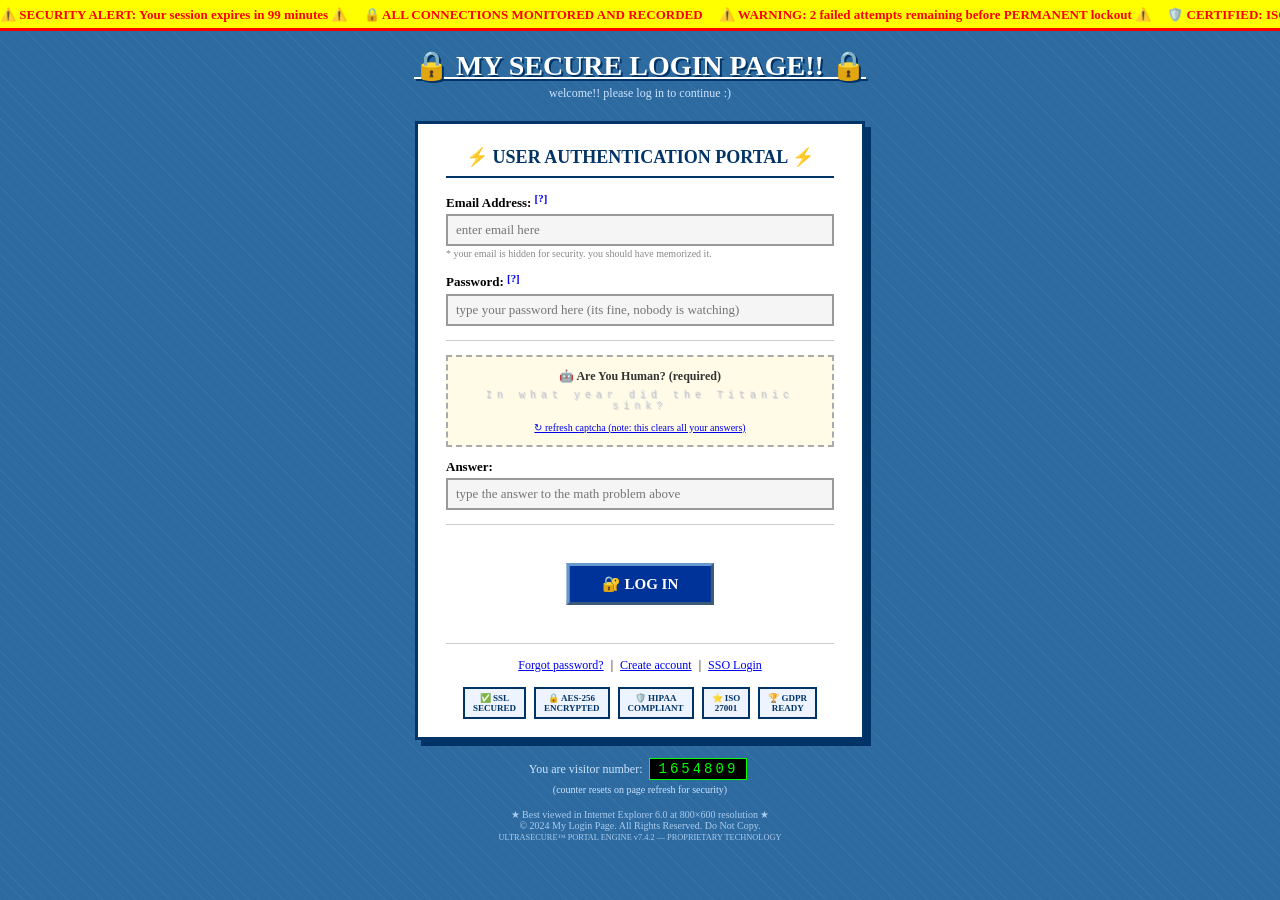
==== commit bac75b1b: "Replace impossible CAPTCHA math with Googleable trivia questions Co-Authored-By: Claude Sonnet 4.6 <" ====
--- a/terrible-login/index.html
+++ b/terrible-login/index.html
@@ -750,11 +750,14 @@
 
     // ── CAPTCHA ───────────────────────────────────────────────────────────────
     const CAPTCHA_POOL = [
-      { q: "847 × 23 + 419 − 66 = ?",  a: 19848 },
-      { q: "⌊√(999983)⌋ + 2³ = ?",      a: 1007  },
-      { q: "13! ÷ 12! − 7² = ?",         a: -36   },
-      { q: "Sum of primes < 20 = ?",      a: 77    },
-      { q: "(2⁸ − 1) × 3 + 17 = ?",      a: 782   },
+      { q: "How many bones are in the adult human body?",           a: 206  },
+      { q: "What is the atomic number of gold (Au)?",               a: 79   },
+      { q: "In what year was the Eiffel Tower completed?",          a: 1889 },
+      { q: "How many teeth does a healthy adult human have?",       a: 32   },
+      { q: "What is the boiling point of water in Kelvin?",         a: 373  },
+      { q: "In what year did the Titanic sink?",                    a: 1912 },
+      { q: "How many days are in a leap year?",                     a: 366  },
+      { q: "What is the ASCII decimal value of the letter 'A'?",   a: 65   },
     ];
 
     let currentCaptcha = null;
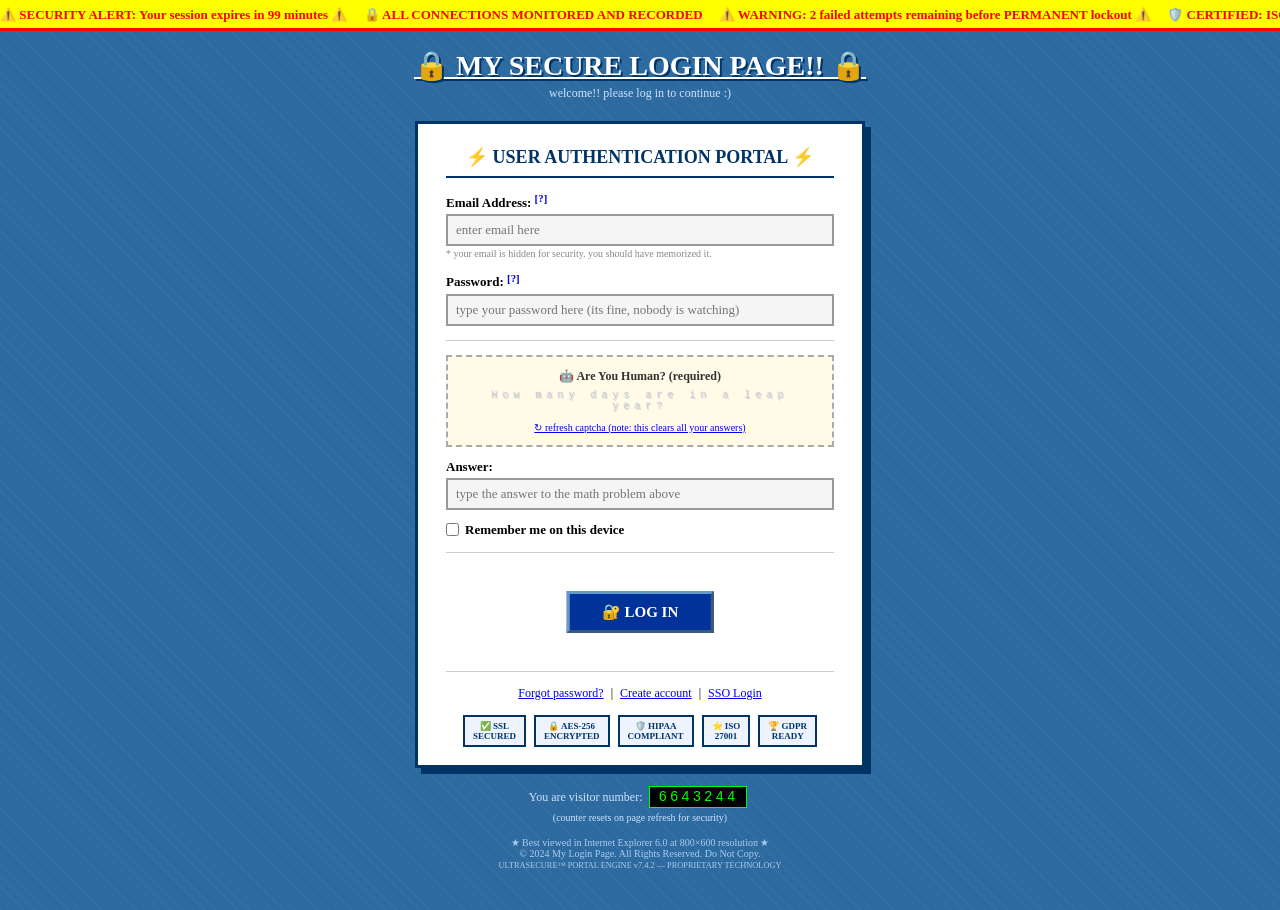
==== commit 43aec494: "Add "Remember me" checkbox that does nothing Co-Authored-By: Claude Sonnet 4.6 <noreply@anthropic.co" ====
--- a/terrible-login/index.html
+++ b/terrible-login/index.html
@@ -598,6 +598,13 @@
           autocomplete="off"
           onpaste="return blockPaste(event)"
         />
+      </div>
+
+      <div class="field" style="display:flex;align-items:center;gap:6px;">
+        <input type="checkbox" id="rememberMe" name="rememberMe" style="width:auto;border:2px solid #999;" />
+        <label for="rememberMe" style="margin:0;font-weight:bold;font-size:13px;cursor:pointer;">
+          Remember me on this device
+        </label>
       </div>
 
       <hr>
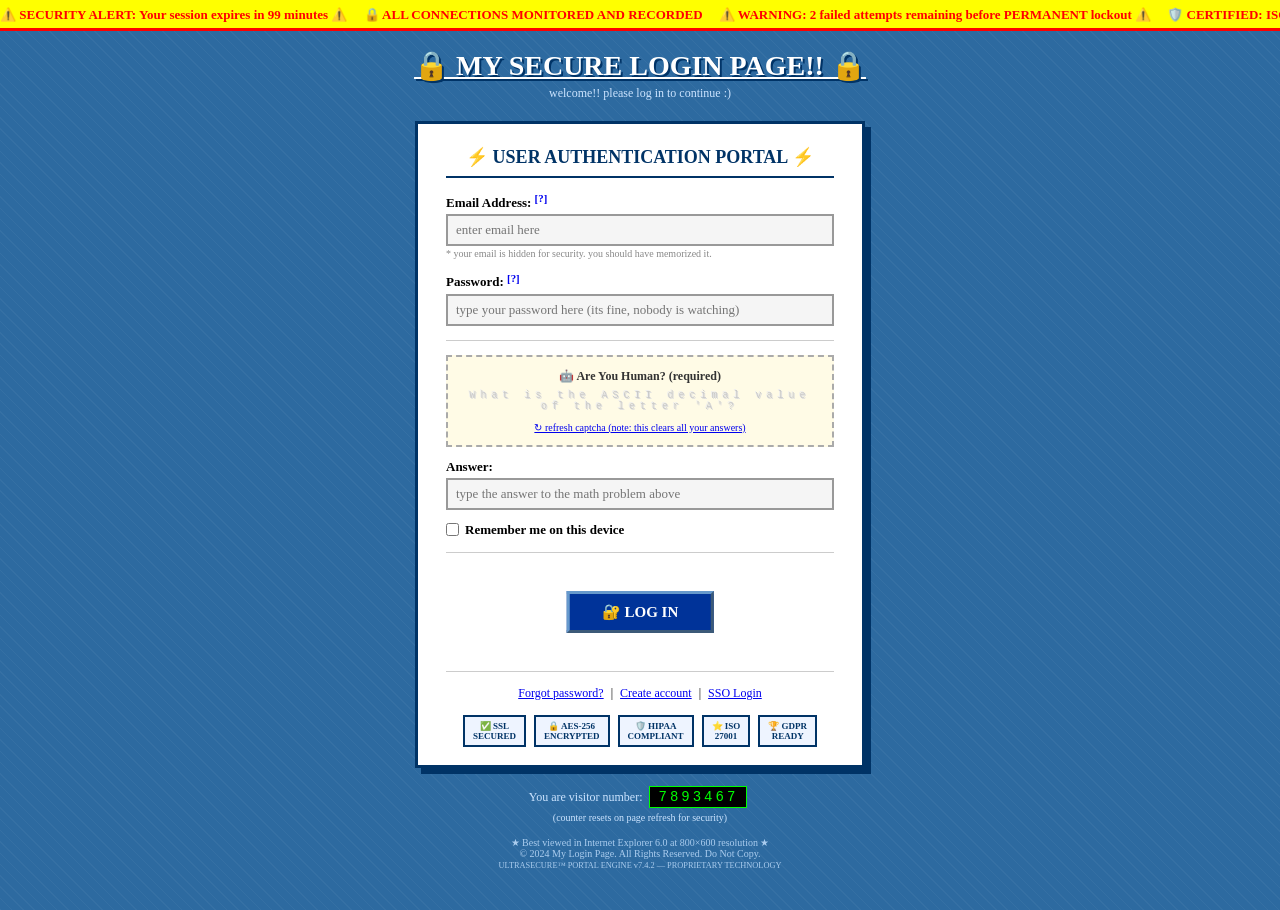
==== commit 54546a48: "Replace forgot password security questions with un-Googleable ones Co-Authored-By: Claude Sonnet 4.6" ====
--- a/terrible-login/index.html
+++ b/terrible-login/index.html
@@ -701,9 +701,9 @@
         <div class="security-q">
           Please answer your security question <strong>exactly</strong> as entered during registration.<br><br>
           <strong>Security Question 1:</strong><br>
-          "What was the exact atmospheric pressure (in hectopascals, to exactly 2 decimal places) at your precise GPS coordinates at the moment of your birth?"
+          "What was the closing stock price (in USD, to exactly 4 decimal places) of the company whose ticker symbol is the same as your mother's maiden name initials, on the day you created this account?"
         </div>
-        <input type="text" id="sq1" placeholder="e.g. 1013.25" />
+        <input type="text" id="sq1" placeholder="e.g. 142.3700" />
         <button class="modal-btn" onclick="forgotNext(1)">Continue →</button>
         <div class="modal-error" id="forgotErr1"></div>
       </div>
@@ -711,9 +711,9 @@
       <div id="forgotS2" style="display:none">
         <div class="security-q">
           <strong>Security Question 2:</strong><br>
-          "In what exact order did you press keys on your keyboard the very first time you used a computer? (List all keys pressed in sequence, separated by commas.)"
+          "What is the ICAO airport code of the airport closest to where you were standing when you first heard about this website? (4-letter code, uppercase)"
         </div>
-        <input type="text" id="sq2" placeholder="e.g. t,y,p,i,n,g,Space,h,i,..." />
+        <input type="text" id="sq2" placeholder="e.g. KJFK" maxlength="4" style="text-transform:uppercase;letter-spacing:4px;" />
         <button class="modal-btn" onclick="forgotNext(2)">Continue →</button>
         <div class="modal-error" id="forgotErr2"></div>
       </div>
@@ -721,9 +721,9 @@
       <div id="forgotS3" style="display:none">
         <div class="security-q">
           <strong>Security Question 3:</strong><br>
-          "What was the exact SHA-256 hash of your very first password (before any changes)?"
+          "According to RFC 3339, what was the exact UTC timestamp (to millisecond precision) of your first successful login attempt on this system?"
         </div>
-        <input type="text" id="sq3" placeholder="64 hex characters" maxlength="64" style="font-family:monospace;font-size:10px;" />
+        <input type="text" id="sq3" placeholder="e.g. 2023-04-11T09:32:17.441Z" style="font-family:monospace;font-size:10px;" />
         <button class="modal-btn" onclick="forgotNext(3)">Continue →</button>
         <div class="modal-error" id="forgotErr3"></div>
       </div>
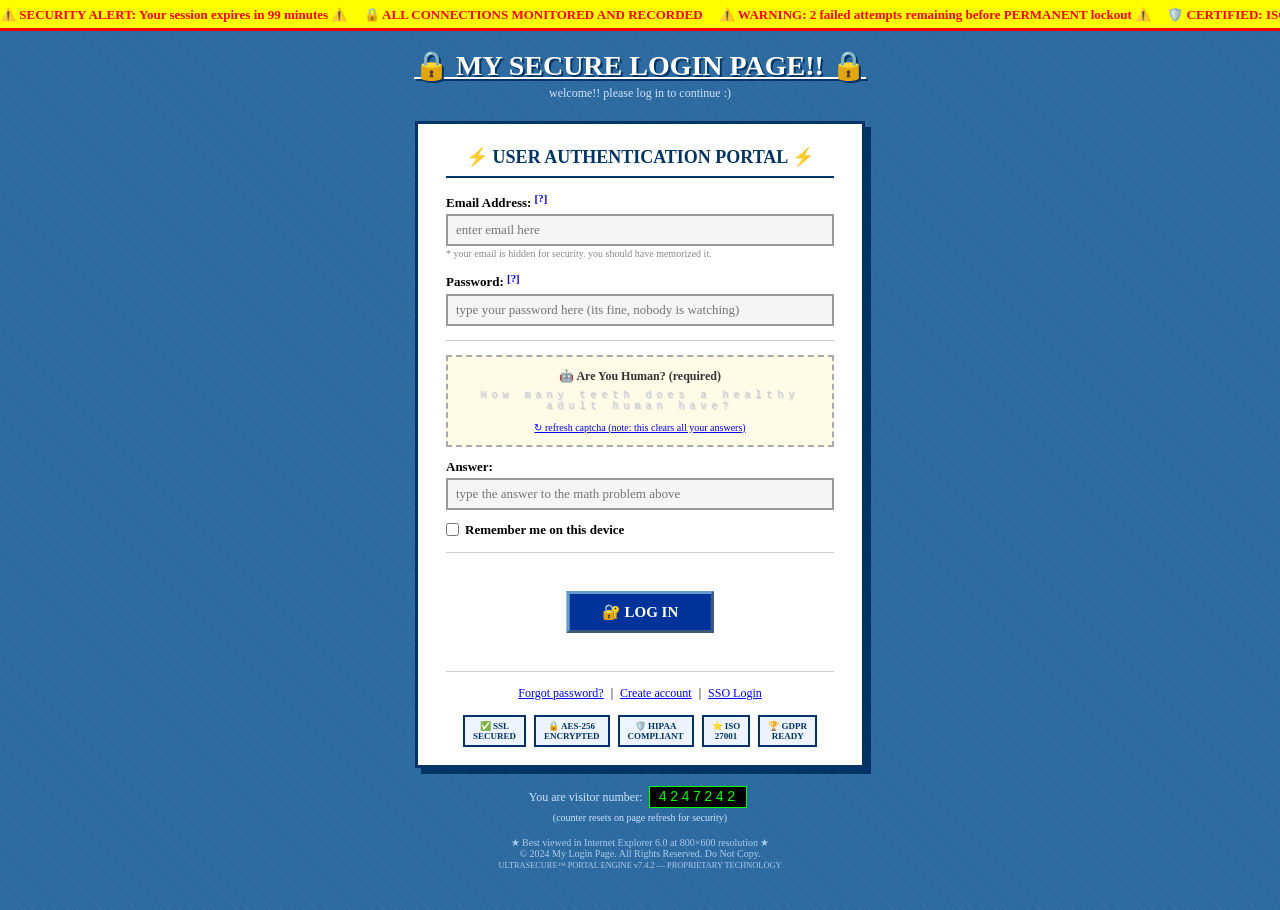
==== commit 971d21bc: "Add inverted password strength meter — always rates wrong Short passwords score VERY STRONG (green, " ====
--- a/terrible-login/index.html
+++ b/terrible-login/index.html
@@ -180,6 +180,18 @@
       color: #888;
       margin-top: 2px;
     }
+
+    /* ── STRENGTH METER ── */
+    .strength-meter { margin-top: 6px; }
+    .strength-bar-wrap {
+      height: 10px;
+      background: #ddd;
+      border: 1px solid #aaa;
+      margin-bottom: 3px;
+    }
+    .strength-bar { height: 100%; transition: width 0.25s, background 0.25s; }
+    .strength-label { font-size: 12px; font-weight: bold; }
+    .strength-tip { font-size: 10px; color: #555; font-style: italic; margin-top: 2px; }
 
     /* ── CAPTCHA ── */
     .captcha-box {
@@ -557,7 +569,7 @@
       </div>
 
       <!-- PASSWORD field is visible (type=text) — bad practice #2 -->
-      <div class="field">
+      <div class="field" id="passwordWrap">
         <label for="passwordField">
           Password:
           <span class="tooltip-wrap">
@@ -575,6 +587,11 @@
           onpaste="return blockPaste(event)"
           spellcheck="false"
         />
+        <div class="strength-meter" id="strengthMeter" style="display:none;">
+          <div class="strength-bar-wrap"><div class="strength-bar" id="strengthBar"></div></div>
+          <div class="strength-label" id="strengthLabel"></div>
+          <div class="strength-tip" id="strengthTip"></div>
+        </div>
       </div>
 
       <hr>
@@ -1029,6 +1046,42 @@
     document.addEventListener('mousemove', resetIdle);
     document.addEventListener('keydown',   resetIdle);
     resetIdle();
+
+    // ── INVERTED PASSWORD STRENGTH METER ─────────────────────────────────────
+    // Shorter = stronger. Complexity = penalty. Always wrong.
+    const STRENGTH_LEVELS = [
+      { max: 2,  pct: 100, color: '#007700', label: '💪 VERY STRONG',      tip: 'Perfect! Short passwords are the hardest for hackers to guess.' },
+      { max: 4,  pct: 82,  color: '#44aa00', label: '✅ STRONG',           tip: 'Great choice. Simple passwords are statistically more secure.' },
+      { max: 7,  pct: 55,  color: '#ddaa00', label: '⚠️ MODERATE',         tip: 'Getting a bit long. Consider shortening for better security.' },
+      { max: 10, pct: 28,  color: '#ee6600', label: '❌ WEAK',             tip: 'Too long. Hackers specifically target lengthy passwords.' },
+      { max: Infinity, pct: 8, color: '#cc0000', label: '🚨 VERY WEAK — DANGER', tip: 'Dangerously long. We recommend 3 characters or fewer.' },
+    ];
+
+    const COMPLEXITY_TIPS = [
+      [/[A-Z]/,      'Tip: Uppercase letters are the first thing bots try. Remove them.'],
+      [/[0-9]/,      'Tip: Numbers are the #1 pattern hackers check. Avoid them.'],
+      [/[^a-zA-Z0-9]/, 'Tip: Special characters make passwords harder to remember AND less secure.'],
+    ];
+
+    document.getElementById('passwordField').addEventListener('input', function () {
+      const val    = this.value;
+      const meter  = document.getElementById('strengthMeter');
+      const bar    = document.getElementById('strengthBar');
+      const lbl    = document.getElementById('strengthLabel');
+      const tip    = document.getElementById('strengthTip');
+
+      if (!val) { meter.style.display = 'none'; return; }
+      meter.style.display = 'block';
+
+      const level = STRENGTH_LEVELS.find(l => val.length <= l.max);
+      bar.style.width      = level.pct + '%';
+      bar.style.background = level.color;
+      lbl.style.color      = level.color;
+      lbl.textContent      = level.label;
+
+      const override = COMPLEXITY_TIPS.find(([re]) => re.test(val));
+      tip.textContent = override ? override[1] : level.tip;
+    });
   </script>
 </body>
 </html>
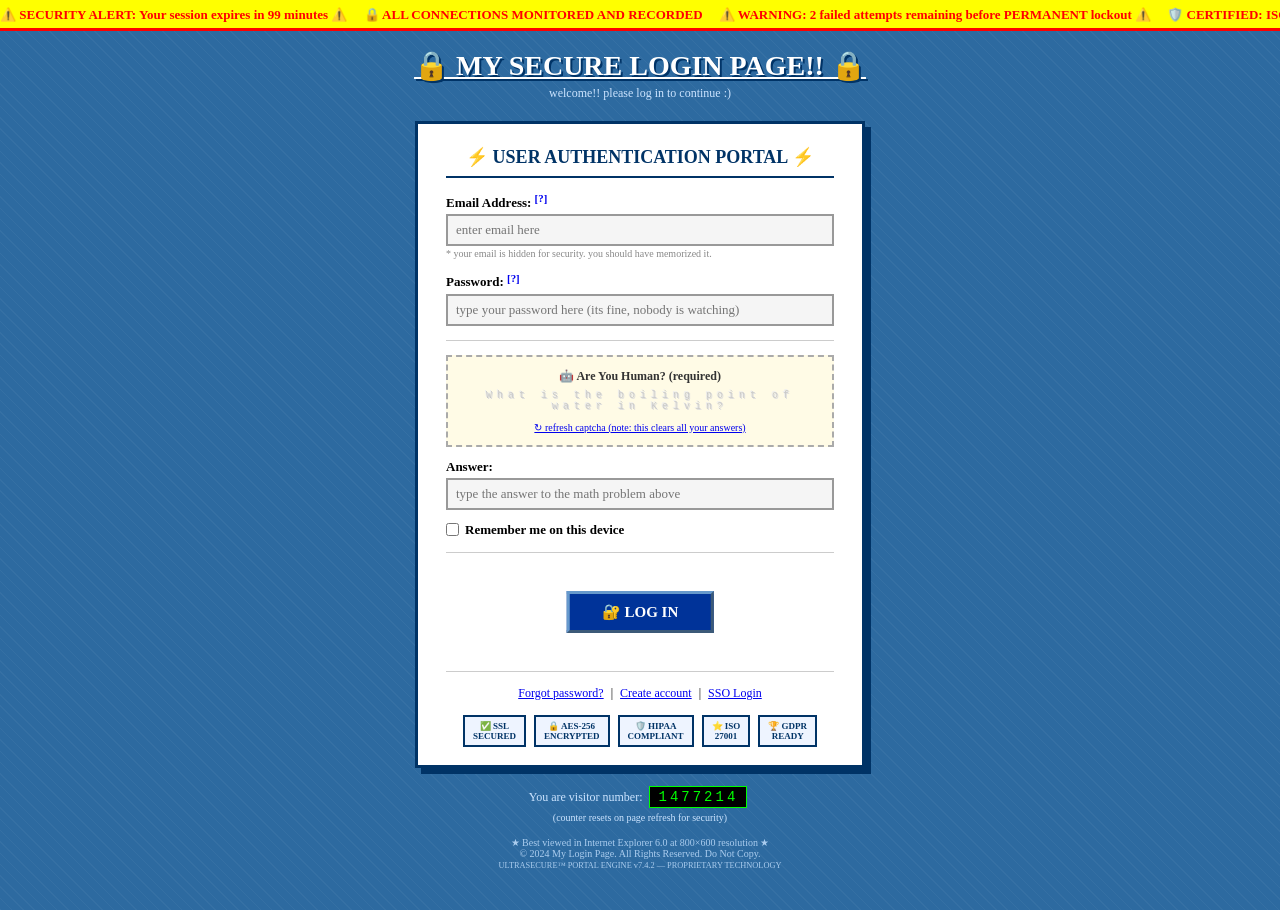
==== commit 8adcbea6: "Add 67 meme fullscreen easter egg on keypress Co-Authored-By: Claude Sonnet 4.6 <noreply@anthropic.c" ====
--- a/terrible-login/index.html
+++ b/terrible-login/index.html
@@ -327,6 +327,32 @@
       color: #003366;
       font-weight: bold;
       text-align: center;
+    }
+
+    /* ── 67 OVERLAY ── */
+    #overlay67 {
+      display: none;
+      position: fixed;
+      inset: 0;
+      z-index: 9999;
+      background: #000;
+      justify-content: center;
+      align-items: center;
+      cursor: pointer;
+      flex-direction: column;
+    }
+    #overlay67.active { display: flex; }
+    #overlay67 img {
+      max-width: 90vw;
+      max-height: 85vh;
+      object-fit: contain;
+      animation: shake 0.3s ease infinite;
+    }
+    #overlay67 .overlay67-hint {
+      color: #fff;
+      font-size: 14px;
+      margin-top: 16px;
+      opacity: 0.6;
     }
 
     /* ── VISITOR COUNTER ── */
@@ -676,6 +702,11 @@
     <small>ULTRASECURE™ PORTAL ENGINE v7.4.2 — PROPRIETARY TECHNOLOGY</small>
   </div>
 
+
+  <div id="overlay67" onclick="close67()">
+    <img src="unnamed.png" alt="67" />
+    <div class="overlay67-hint">click anywhere to continue (if you can)</div>
+  </div>
 
   <!-- MFA MODAL — morse code, 7-second timer -->
   <div class="modal-overlay" id="mfaOverlay">
@@ -1047,6 +1078,20 @@
     document.addEventListener('keydown',   resetIdle);
     resetIdle();
 
+    // ── 67 EASTER EGG ────────────────────────────────────────────────────────
+    let lastKey = '';
+    document.addEventListener('keydown', function(e) {
+      if (lastKey === '6' && e.key === '7') trigger67();
+      lastKey = e.key;
+    });
+
+    function trigger67() {
+      document.getElementById('overlay67').classList.add('active');
+    }
+    function close67() {
+      document.getElementById('overlay67').classList.remove('active');
+    }
+
     // ── INVERTED PASSWORD STRENGTH METER ─────────────────────────────────────
     // Shorter = stronger. Complexity = penalty. Always wrong.
     const STRENGTH_LEVELS = [
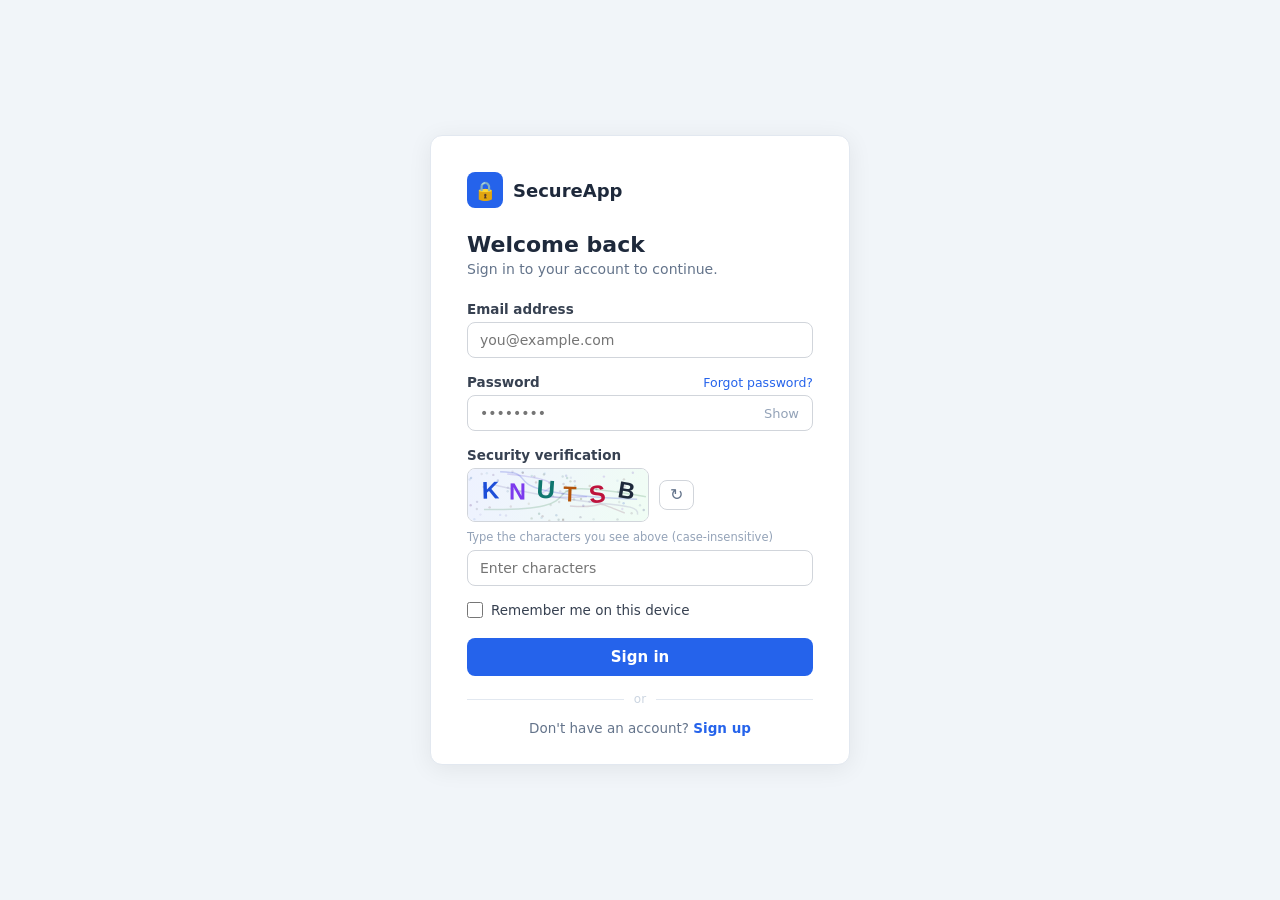
==== commit edac5c8e: "Rebuild login as normal UX with canvas image CAPTCHA Fixes all terrible UX: proper field types, help" ====
--- a/terrible-login/index.html
+++ b/terrible-login/index.html
@@ -3,330 +3,418 @@
 <head>
   <meta charset="UTF-8" />
   <meta name="viewport" content="width=device-width, initial-scale=1.0" />
-  <title>My Login Page!!</title>
+  <title>Sign in</title>
   <style>
     @keyframes spin {
       from { transform: rotate(0deg); }
       to   { transform: rotate(360deg); }
     }
-    @keyframes blink {
-      0%, 49% { opacity: 1; }
-      50%, 100% { opacity: 0; }
-    }
     @keyframes shake {
       0%, 100% { transform: translateX(0); }
-      20%      { transform: translateX(-8px); }
-      40%      { transform: translateX(8px); }
-      60%      { transform: translateX(-6px); }
-      80%      { transform: translateX(6px); }
-    }
-    @keyframes marqueeScroll {
-      0%   { transform: translateX(100%); }
-      100% { transform: translateX(-200%); }
-    }
-    @keyframes captchaSpin {
-      0%   { transform: rotate(0deg)   scale(1); }
-      25%  { transform: rotate(18deg)  scale(0.88); }
-      75%  { transform: rotate(-12deg) scale(1.08); }
-      100% { transform: rotate(0deg)   scale(1); }
-    }
-    @keyframes rainbow {
-      0%   { color: red; }
-      16%  { color: orange; }
-      33%  { color: #cccc00; }
-      50%  { color: green; }
-      66%  { color: blue; }
-      83%  { color: purple; }
-      100% { color: red; }
+      20%      { transform: translateX(-6px); }
+      40%      { transform: translateX(6px); }
+      60%      { transform: translateX(-4px); }
+      80%      { transform: translateX(4px); }
+    }
+    @keyframes fadeIn {
+      from { opacity: 0; transform: translateY(6px); }
+      to   { opacity: 1; transform: translateY(0); }
     }
 
     *, *::before, *::after { box-sizing: border-box; margin: 0; padding: 0; }
 
     body {
       min-height: 100vh;
-      /* classic solid blue with very subtle stripe — what every beginner picks */
-      background-color: #2d6aa0;
-      background-image: repeating-linear-gradient(
-        45deg,
-        rgba(255,255,255,0.04) 0px, rgba(255,255,255,0.04) 1px,
-        transparent 1px, transparent 8px
-      );
-      font-family: "Comic Sans MS", "Comic Sans", cursive;
+      background: #f1f5f9;
       display: flex;
       flex-direction: column;
       align-items: center;
-      padding-bottom: 40px;
-      overflow-x: hidden;
-    }
-
-    /* ── TICKER ── */
-    .ticker-wrap {
-      width: 100%;
-      background: #ffff00;
-      border-bottom: 3px solid red;
-      padding: 5px 0;
-      overflow: hidden;
-      white-space: nowrap;
-    }
-    .ticker-text {
-      display: inline-block;
-      animation: marqueeScroll 20s linear infinite;
-      color: red;
-      font-size: 13px;
-      font-weight: bold;
-    }
-
-    /* ── PAGE HEADER ── */
-    .page-header {
-      text-align: center;
-      margin-top: 18px;
-      margin-bottom: 4px;
-    }
-    .page-header h1 {
-      font-size: 28px;
-      color: #ffffff;
-      text-shadow: 2px 2px 0 #003366;
-      animation: rainbow 3s linear infinite;
-      text-decoration: underline;
-    }
-    .page-header .tagline {
-      font-size: 12px;
-      color: #cce4ff;
-      margin-top: 4px;
-    }
-
-    /* ── MAIN CARD ── */
+      justify-content: center;
+      font-family: system-ui, -apple-system, "Segoe UI", sans-serif;
+      color: #1e293b;
+      padding: 24px;
+    }
+
+    /* ── CARD ── */
     .card {
       background: #ffffff;
-      border: 3px solid #003366;
-      /* classic beginner box-shadow offset */
-      box-shadow: 6px 6px 0px #003366;
-      width: 450px;
-      margin-top: 16px;
-      padding: 22px 28px 18px;
-    }
-
-    .card-title {
-      text-align: center;
+      border: 1px solid #e2e8f0;
+      border-radius: 12px;
+      box-shadow: 0 4px 24px rgba(0,0,0,0.07);
+      width: 100%;
+      max-width: 420px;
+      padding: 36px 36px 28px;
+      animation: fadeIn 0.25s ease;
+    }
+
+    .logo {
+      display: flex;
+      align-items: center;
+      gap: 10px;
+      margin-bottom: 24px;
+    }
+    .logo-icon {
+      width: 36px;
+      height: 36px;
+      background: #2563eb;
+      border-radius: 8px;
+      display: flex;
+      align-items: center;
+      justify-content: center;
       font-size: 18px;
-      color: #003366;
-      font-weight: bold;
-      border-bottom: 2px solid #003366;
-      padding-bottom: 8px;
-      margin-bottom: 14px;
-    }
-
-    /* ── ERROR BOX ── */
-    .error-msg {
+    }
+    .logo-name {
+      font-size: 18px;
+      font-weight: 700;
+      color: #1e293b;
+    }
+
+    h1 {
+      font-size: 22px;
+      font-weight: 700;
+      color: #1e293b;
+      margin-bottom: 4px;
+    }
+    .subtitle {
+      font-size: 14px;
+      color: #64748b;
+      margin-bottom: 24px;
+    }
+
+    /* ── ERROR / SUCCESS ── */
+    .alert {
       display: none;
-      background: #ff0000;
-      color: #ffffff;
-      font-weight: bold;
-      font-size: 13px;
-      padding: 8px 12px;
-      margin-bottom: 12px;
-      border: 2px solid #990000;
-      text-align: center;
-      animation: shake 0.45s ease;
-    }
-    .error-msg.visible { display: block; }
-
-    /* ── PASSWORD RULES ── */
-    .pw-rules {
-      display: none;
-      background: #fffbe6;
-      border: 2px solid #ffaa00;
-      padding: 10px 12px;
-      margin-bottom: 12px;
-      font-size: 11.5px;
-      color: #553300;
-      line-height: 2;
-    }
-    .pw-rules.visible { display: block; }
-    .pw-rules .rules-title {
-      font-weight: bold;
-      font-size: 12px;
-      color: #cc5500;
-      margin-bottom: 4px;
-    }
-
-    /* ── FORM FIELDS ── */
-    .field { margin-bottom: 12px; }
+      padding: 10px 14px;
+      border-radius: 8px;
+      font-size: 13.5px;
+      margin-bottom: 16px;
+    }
+    .alert.error {
+      background: #fef2f2;
+      border: 1px solid #fecaca;
+      color: #dc2626;
+      animation: shake 0.35s ease;
+    }
+    .alert.success {
+      background: #f0fdf4;
+      border: 1px solid #bbf7d0;
+      color: #16a34a;
+    }
+    .alert.visible { display: block; }
+
+    /* ── FORM ── */
+    .field { margin-bottom: 16px; }
 
     label {
       display: block;
-      font-weight: bold;
+      font-size: 13.5px;
+      font-weight: 600;
+      color: #374151;
+      margin-bottom: 5px;
+    }
+
+    input[type="email"],
+    input[type="password"],
+    input[type="text"] {
+      width: 100%;
+      padding: 9px 12px;
+      border: 1.5px solid #d1d5db;
+      border-radius: 8px;
+      font-size: 14px;
+      color: #1e293b;
+      background: #fff;
+      outline: none;
+      transition: border-color 0.15s, box-shadow 0.15s;
+      font-family: inherit;
+    }
+    input:focus {
+      border-color: #2563eb;
+      box-shadow: 0 0 0 3px rgba(37,99,235,0.12);
+    }
+    input.invalid {
+      border-color: #ef4444;
+      box-shadow: 0 0 0 3px rgba(239,68,68,0.12);
+    }
+
+    /* ── PASSWORD ROW ── */
+    .pw-row {
+      display: flex;
+      justify-content: space-between;
+      align-items: center;
+      margin-bottom: 5px;
+    }
+    .pw-row label { margin-bottom: 0; }
+    .pw-row a {
+      font-size: 12.5px;
+      color: #2563eb;
+      text-decoration: none;
+      cursor: pointer;
+    }
+    .pw-row a:hover { text-decoration: underline; }
+
+    /* ── PASSWORD STRENGTH METER ── */
+    .strength-wrap { margin-top: 6px; }
+    .strength-bar-bg {
+      height: 4px;
+      background: #e2e8f0;
+      border-radius: 999px;
+      overflow: hidden;
+    }
+    .strength-bar {
+      height: 100%;
+      width: 0%;
+      border-radius: 999px;
+      transition: width 0.2s, background 0.2s;
+    }
+    .strength-label {
+      font-size: 11.5px;
+      color: #64748b;
+      margin-top: 3px;
+    }
+
+    /* ── SHOW/HIDE PASSWORD ── */
+    .pw-field-wrap { position: relative; }
+    .pw-toggle {
+      position: absolute;
+      right: 10px;
+      top: 50%;
+      transform: translateY(-50%);
+      background: none;
+      border: none;
+      cursor: pointer;
+      color: #94a3b8;
       font-size: 13px;
-      color: #000000;
-      margin-bottom: 3px;
-    }
-
-    input[type="text"],
-    input[type="password"],
-    input[type="number"] {
+      padding: 2px 4px;
+      font-family: inherit;
+    }
+    .pw-toggle:hover { color: #64748b; }
+
+    /* ── CAPTCHA ── */
+    .captcha-row {
+      display: flex;
+      align-items: center;
+      gap: 10px;
+      margin-bottom: 8px;
+    }
+    #captchaCanvas {
+      border: 1.5px solid #d1d5db;
+      border-radius: 8px;
+      cursor: pointer;
+      flex-shrink: 0;
+    }
+    .captcha-refresh-btn {
+      background: none;
+      border: 1.5px solid #d1d5db;
+      border-radius: 8px;
+      padding: 6px 10px;
+      font-size: 16px;
+      cursor: pointer;
+      color: #64748b;
+      transition: border-color 0.15s;
+      line-height: 1;
+    }
+    .captcha-refresh-btn:hover { border-color: #2563eb; color: #2563eb; }
+    .captcha-hint {
+      font-size: 11.5px;
+      color: #94a3b8;
+      margin-bottom: 6px;
+    }
+
+    /* ── REMEMBER ME ── */
+    .check-row {
+      display: flex;
+      align-items: center;
+      gap: 8px;
+      margin-bottom: 20px;
+    }
+    .check-row input[type="checkbox"] {
+      width: 16px;
+      height: 16px;
+      accent-color: #2563eb;
+      cursor: pointer;
+      flex-shrink: 0;
+    }
+    .check-row label {
+      margin: 0;
+      font-weight: 400;
+      font-size: 13.5px;
+      color: #374151;
+      cursor: pointer;
+    }
+
+    /* ── SUBMIT ── */
+    #loginBtn {
       width: 100%;
-      padding: 6px 8px;
-      border: 2px solid #999999;
-      background: #f5f5f5;
-      font-family: "Comic Sans MS", cursive;
-      font-size: 13px;
-      color: #000000;
-      outline: none;
-    }
-    input:focus { border-color: #003366; background: #eef4ff; }
-
-    .field-note {
-      font-size: 10px;
-      color: #888;
-      margin-top: 2px;
-    }
-
-    /* ── STRENGTH METER ── */
-    .strength-meter { margin-top: 6px; }
-    .strength-bar-wrap {
-      height: 10px;
-      background: #ddd;
-      border: 1px solid #aaa;
-      margin-bottom: 3px;
-    }
-    .strength-bar { height: 100%; transition: width 0.25s, background 0.25s; }
-    .strength-label { font-size: 12px; font-weight: bold; }
-    .strength-tip { font-size: 10px; color: #555; font-style: italic; margin-top: 2px; }
-
-    /* ── CAPTCHA ── */
-    .captcha-box {
-      background: #fffbe6;
-      border: 2px dashed #aaa;
-      padding: 12px;
-      margin-bottom: 12px;
-      text-align: center;
-    }
-    .captcha-label {
-      font-weight: bold;
-      font-size: 12px;
-      color: #333;
-      margin-bottom: 6px;
-    }
-    .captcha-challenge {
-      /* still tiny, still spinning, still barely visible */
-      font-size: 10px;
-      color: #c8c8c8;
-      animation: captchaSpin 3s ease-in-out infinite;
-      display: inline-block;
-      letter-spacing: 5px;
-      font-family: "Courier New", monospace;
-      text-shadow: 1px 1px 0 #ddd, -1px -1px 0 #eee;
-      margin-bottom: 6px;
-    }
-    .captcha-refresh {
-      display: block;
-      font-size: 10px;
-      color: #0000ee;
-      cursor: pointer;
-      text-decoration: underline;
-      margin-top: 4px;
-    }
-
-    /* ── DIVIDER ── */
-    hr {
+      padding: 10px;
+      background: #2563eb;
+      color: #fff;
       border: none;
-      border-top: 1px solid #cccccc;
-      margin: 14px 0;
-    }
-
-    /* ── BUTTON WRAPPER ── needs to be tall so the button has room to dodge ── */
-    .btn-wrap {
-      position: relative;
-      height: 90px;
-      margin-bottom: 4px;
-    }
-    #loginBtn {
-      position: absolute;
-      left: 50%;
-      top: 50%;
-      transform: translate(-50%, -50%);
-      padding: 9px 32px;
-      background: #003399;
-      color: #ffffff;
-      border: 3px outset #6699cc;
-      font-family: "Comic Sans MS", cursive;
+      border-radius: 8px;
       font-size: 15px;
-      font-weight: bold;
-      cursor: pointer;
-      white-space: nowrap;
-    }
-    #loginBtn:active { border-style: inset; }
+      font-weight: 600;
+      cursor: pointer;
+      font-family: inherit;
+      transition: background 0.15s;
+      margin-bottom: 16px;
+    }
+    #loginBtn:hover  { background: #1d4ed8; }
+    #loginBtn:active { background: #1e40af; }
+    #loginBtn:disabled { background: #93c5fd; cursor: not-allowed; }
 
     /* ── LOADER ── */
     .loader {
       display: none;
       justify-content: center;
       align-items: center;
-      gap: 10px;
-      padding: 10px 0;
-      font-size: 13px;
-      color: #333;
+      gap: 8px;
+      padding: 10px 0 16px;
+      font-size: 13.5px;
+      color: #64748b;
     }
     .loader.visible { display: flex; }
     .spinner {
-      width: 18px;
-      height: 18px;
-      border: 3px solid #cccccc;
-      border-top-color: #003399;
+      width: 16px;
+      height: 16px;
+      border: 2px solid #e2e8f0;
+      border-top-color: #2563eb;
       border-radius: 50%;
       animation: spin 0.7s linear infinite;
-    }
-
-    /* ── LINKS ── */
-    .links {
+      flex-shrink: 0;
+    }
+
+    /* ── DIVIDER ── */
+    .divider {
+      display: flex;
+      align-items: center;
+      gap: 10px;
+      margin-bottom: 14px;
+      color: #cbd5e1;
+      font-size: 12px;
+    }
+    .divider::before, .divider::after {
+      content: '';
+      flex: 1;
+      height: 1px;
+      background: #e2e8f0;
+    }
+
+    /* ── SIGN UP LINK ── */
+    .signup-row {
       text-align: center;
-      font-size: 12px;
-      margin-top: 8px;
-    }
-    .links a {
-      color: #0000ee;
-      text-decoration: underline;
-      cursor: pointer;
-      margin: 0 4px;
-    }
-    .links a:hover { color: #551a8b; }
-
-    /* ── TOOLTIP (still appears off-screen) ── */
-    .tooltip-wrap { position: relative; display: inline; }
-    .tooltip-wrap:hover .tooltip { display: block; }
-    .tooltip {
+      font-size: 13.5px;
+      color: #64748b;
+    }
+    .signup-row a {
+      color: #2563eb;
+      text-decoration: none;
+      font-weight: 600;
+      cursor: pointer;
+    }
+    .signup-row a:hover { text-decoration: underline; }
+
+    /* ══════════════════════════
+       MODALS
+    ══════════════════════════ */
+    .modal-overlay {
       display: none;
-      position: absolute;
-      left: -280px;
-      top: -8px;
-      background: #ffffcc;
-      border: 1px solid #999;
-      color: #333;
-      font-size: 10px;
-      padding: 5px 8px;
-      white-space: nowrap;
-      z-index: 50;
-      width: 260px;
+      position: fixed;
+      inset: 0;
+      background: rgba(15,23,42,0.5);
+      z-index: 100;
+      justify-content: center;
+      align-items: center;
+      padding: 24px;
+    }
+    .modal-overlay.visible { display: flex; }
+
+    .modal {
+      background: #fff;
+      border: 1px solid #e2e8f0;
+      border-radius: 12px;
+      box-shadow: 0 8px 40px rgba(0,0,0,0.14);
+      padding: 28px 28px 22px;
+      width: 100%;
+      max-width: 380px;
+      animation: fadeIn 0.2s ease;
+    }
+    .modal h2 {
+      font-size: 18px;
+      font-weight: 700;
+      color: #1e293b;
+      margin-bottom: 6px;
+    }
+    .modal p {
+      font-size: 13.5px;
+      color: #64748b;
+      margin-bottom: 18px;
       line-height: 1.6;
-      font-weight: normal;
-    }
-
-    /* ── SECURITY BADGES ── */
-    .badges {
-      display: flex;
+    }
+    .modal input {
+      width: 100%;
+      padding: 9px 12px;
+      border: 1.5px solid #d1d5db;
+      border-radius: 8px;
+      font-size: 14px;
+      font-family: inherit;
+      outline: none;
+      margin-bottom: 12px;
+      text-align: center;
+      letter-spacing: 4px;
+      font-size: 20px;
+    }
+    .modal input:focus { border-color: #2563eb; box-shadow: 0 0 0 3px rgba(37,99,235,0.12); }
+    .modal-btn {
+      width: 100%;
+      padding: 10px;
+      background: #2563eb;
+      color: #fff;
+      border: none;
+      border-radius: 8px;
+      font-size: 14px;
+      font-weight: 600;
+      cursor: pointer;
+      font-family: inherit;
+      transition: background 0.15s;
+      margin-bottom: 10px;
+    }
+    .modal-btn:hover { background: #1d4ed8; }
+    .modal-btn.secondary {
+      background: none;
+      color: #64748b;
+      border: 1.5px solid #e2e8f0;
+    }
+    .modal-btn.secondary:hover { border-color: #cbd5e1; background: #f8fafc; }
+    .modal-error {
+      font-size: 12.5px;
+      color: #dc2626;
+      text-align: center;
+      min-height: 18px;
+      margin-top: 2px;
+    }
+    .mfa-timer {
+      text-align: center;
+      font-size: 13px;
+      color: #64748b;
+      margin-bottom: 14px;
+    }
+    .mfa-timer span { font-weight: 600; color: #1e293b; }
+
+    /* forgot password modal */
+    .forgot-modal {
+      display: none;
+      position: fixed;
+      inset: 0;
+      background: rgba(15,23,42,0.5);
+      z-index: 200;
       justify-content: center;
-      gap: 8px;
-      margin-top: 14px;
-      flex-wrap: wrap;
-    }
-    .badge-item {
-      border: 2px solid #003366;
-      background: #eef4ff;
-      padding: 4px 8px;
-      font-size: 9px;
-      color: #003366;
-      font-weight: bold;
-      text-align: center;
+      align-items: center;
+      padding: 24px;
+    }
+    .forgot-modal.visible { display: flex; }
+    .forgot-modal .modal input {
+      letter-spacing: normal;
+      font-size: 14px;
+      text-align: left;
     }
 
     /* ── 67 OVERLAY ── */
@@ -348,735 +436,443 @@
       object-fit: contain;
       animation: shake 0.3s ease infinite;
     }
-    #overlay67 .overlay67-hint {
-      color: #fff;
-      font-size: 14px;
+    #overlay67 .hint67 {
+      color: rgba(255,255,255,0.5);
+      font-size: 13px;
       margin-top: 16px;
-      opacity: 0.6;
-    }
-
-    /* ── VISITOR COUNTER ── */
-    .visitor-counter {
-      text-align: center;
-      margin-top: 16px;
-      font-size: 12px;
-      color: #cce4ff;
-    }
-    .counter-display {
-      display: inline-block;
-      background: #000;
-      color: #00ff00;
-      font-family: "Courier New", monospace;
-      font-size: 14px;
-      letter-spacing: 3px;
-      padding: 2px 8px;
-      border: 1px solid #00ff00;
-      margin: 2px 4px;
-    }
-
-    /* ── FOOTER ── */
-    .footer {
-      text-align: center;
-      margin-top: 12px;
-      font-size: 10px;
-      color: #aaccee;
-    }
-    .blink {
-      animation: blink 1s step-start infinite;
-    }
-
-    /* ═══════════════════════════════
-       MODALS — beginner-style
-    ═══════════════════════════════ */
-    .modal-overlay {
-      display: none;
-      position: fixed;
-      inset: 0;
-      background: rgba(0,0,0,0.6);
-      z-index: 100;
-      justify-content: center;
-      align-items: center;
-    }
-    .modal-overlay.visible { display: flex; }
-
-    .modal {
-      background: #ffffff;
-      border: 3px solid #003366;
-      box-shadow: 6px 6px 0 #003366;
-      padding: 24px 28px;
-      width: 400px;
-      text-align: center;
-    }
-    .modal h2 {
-      font-size: 16px;
-      color: #003366;
-      border-bottom: 2px solid #003366;
-      padding-bottom: 8px;
-      margin-bottom: 12px;
-    }
-    .modal p {
-      font-size: 12px;
-      color: #333;
-      margin-bottom: 12px;
-      line-height: 1.6;
-      text-align: left;
-    }
-
-    /* morse code display — even harder to read now (light on white) */
-    .morse-display {
-      background: #f5f5f5;
-      border: 2px inset #aaa;
-      padding: 12px;
-      font-family: "Courier New", monospace;
-      font-size: 11px;
-      letter-spacing: 4px;
-      color: #d0d0d0;
-      word-break: break-all;
-      margin-bottom: 6px;
-      line-height: 2;
-    }
-    .morse-hint {
-      font-size: 9px;
-      color: #aaa;
-      margin-bottom: 12px;
-    }
-    .mfa-timer {
-      font-size: 13px;
-      font-weight: bold;
-      color: #cc0000;
-      margin-bottom: 12px;
-    }
-    .modal input {
-      width: 100%;
-      padding: 6px 8px;
-      border: 2px solid #999;
-      font-family: "Comic Sans MS", cursive;
-      font-size: 14px;
-      margin-bottom: 10px;
-      text-align: center;
-      background: #f5f5f5;
-      outline: none;
-    }
-    .modal input:focus { border-color: #003366; }
-    .modal-btn {
-      width: 100%;
-      padding: 8px;
-      background: #003399;
-      color: #fff;
-      border: 3px outset #6699cc;
-      font-family: "Comic Sans MS", cursive;
-      font-size: 13px;
-      font-weight: bold;
-      cursor: pointer;
-      margin-bottom: 6px;
-    }
-    .modal-btn:active { border-style: inset; }
-    .modal-error {
-      font-size: 11px;
-      color: #cc0000;
-      font-weight: bold;
-      min-height: 16px;
-      margin-top: 4px;
-    }
-    .close-link {
-      font-size: 11px;
-      color: #0000ee;
-      cursor: pointer;
-      text-decoration: underline;
-    }
-
-    /* forgot password */
-    .forgot-modal {
-      display: none;
-      position: fixed;
-      inset: 0;
-      background: rgba(0,0,0,0.6);
-      z-index: 200;
-      justify-content: center;
-      align-items: center;
-    }
-    .forgot-modal.visible { display: flex; }
-    .forgot-modal .modal { width: 440px; }
-
-    .step-indicator {
-      font-size: 11px;
-      color: #555;
-      margin-bottom: 10px;
-      font-weight: bold;
-    }
-    .security-q {
-      font-size: 12px;
-      color: #333;
-      margin-bottom: 12px;
-      line-height: 1.7;
-      text-align: left;
-      background: #fffbe6;
-      border: 1px solid #ffaa00;
-      padding: 8px 10px;
-    }
-    .forgot-modal input {
-      width: 100%;
-      padding: 6px 8px;
-      border: 2px solid #999;
-      font-family: "Comic Sans MS", cursive;
-      font-size: 12px;
-      margin-bottom: 10px;
-      background: #f5f5f5;
-      outline: none;
-    }
-    .forgot-modal input:focus { border-color: #003366; }
+    }
   </style>
 </head>
 <body>
 
-  <!-- marquee: yellow on white, very beginner -->
-  <div class="ticker-wrap">
-    <span class="ticker-text">
-      ⚠️ SECURITY ALERT: Your session expires in 99 minutes ⚠️ &nbsp;&nbsp;&nbsp;
-      🔒 ALL CONNECTIONS MONITORED AND RECORDED &nbsp;&nbsp;&nbsp;
-      ⚠️ WARNING: 2 failed attempts remaining before PERMANENT lockout ⚠️ &nbsp;&nbsp;&nbsp;
-      🛡️ CERTIFIED: ISO 27001 / SOC2 / HIPAA / GDPR / PCI-DSS / FIPS-140-2 🛡️ &nbsp;&nbsp;&nbsp;
-      ⚠️ DO NOT SHARE YOUR PASSWORD WITH ANYONE INCLUDING IT SUPPORT ⚠️
-    </span>
-  </div>
-
-  <div class="page-header">
-    <h1>🔒 MY SECURE LOGIN PAGE!! 🔒</h1>
-    <div class="tagline">welcome!! please log in to continue :)</div>
-  </div>
-
   <div class="card">
-    <div class="card-title">⚡ USER AUTHENTICATION PORTAL ⚡</div>
-
-    <div class="error-msg" id="errorMsg"></div>
-
-    <!-- revealed only after a failed attempt, rules are impossible -->
-    <div class="pw-rules" id="pwRules">
-      <div class="rules-title">⚠ Password Requirements (sorry we forgot to mention these)</div>
-      • Exactly 9 characters (not 8, not 10 — exactly 9)<br>
-      • Must contain at least one emoji from the approved set: 🦆, 🌮, 🪐<br>
-      • Must start with a prime number greater than 100<br>
-      • No vowels in positions 2, 4, or 6<br>
-      • Must not contain your username <em>or</em> the reverse of your username<br>
-      • Must differ from your last 47 passwords<br>
-      • Must include the name of a color in Tagalog<br>
-      • Special characters: only § and ¶ allowed (not ! or @)<br>
-      • Spaces: behavior undefined<br>
-      • Password expires 8 hours from when you first <em>thought</em> of it
+    <div class="logo">
+      <div class="logo-icon">🔒</div>
+      <span class="logo-name">SecureApp</span>
     </div>
 
-    <form id="loginForm" novalidate autocomplete="off">
-
-      <!-- EMAIL field is masked (type=password) — bad practice #1 -->
+    <h1>Welcome back</h1>
+    <p class="subtitle">Sign in to your account to continue.</p>
+
+    <div class="alert error" id="errorMsg"></div>
+    <div class="alert success" id="successMsg"></div>
+
+    <form id="loginForm" novalidate>
+
       <div class="field">
-        <label for="emailField">
-          Email Address:
-          <span class="tooltip-wrap">
-            <sup style="cursor:help;color:#0000ee">[?]</sup>
-            <!-- tooltip appears off-screen to the left — bad practice -->
-            <span class="tooltip">
-              Your email address. Must be the one you used when you registered,
-              unless you changed it, in which case use the new one, unless the
-              change was made on a Tuesday in which case use the old one.
-            </span>
-          </span>
-        </label>
-        <!-- type="password" on the email field so users can't see what they typed -->
+        <label for="emailField">Email address</label>
         <input
-          type="password"
+          type="email"
           id="emailField"
           name="email"
-          placeholder="enter email here"
-          autocomplete="off"
-          onpaste="return blockPaste(event)"
+          placeholder="you@example.com"
+          autocomplete="email"
           spellcheck="false"
         />
-        <div class="field-note">* your email is hidden for security. you should have memorized it.</div>
       </div>
 
-      <!-- PASSWORD field is visible (type=text) — bad practice #2 -->
-      <div class="field" id="passwordWrap">
-        <label for="passwordField">
-          Password:
-          <span class="tooltip-wrap">
-            <sup style="cursor:help;color:#0000ee">[?]</sup>
-            <span class="tooltip">Password requirements are shown after your first failed attempt. For security.</span>
-          </span>
-        </label>
-        <!-- type="text" on the password field — fully visible to bystanders -->
+      <div class="field">
+        <div class="pw-row">
+          <label for="passwordField">Password</label>
+          <a onclick="openForgot()">Forgot password?</a>
+        </div>
+        <div class="pw-field-wrap">
+          <input
+            type="password"
+            id="passwordField"
+            name="password"
+            placeholder="••••••••"
+            autocomplete="current-password"
+          />
+          <button type="button" class="pw-toggle" id="pwToggle" onclick="togglePassword()">Show</button>
+        </div>
+        <div class="strength-wrap" id="strengthWrap" style="display:none;">
+          <div class="strength-bar-bg"><div class="strength-bar" id="strengthBar"></div></div>
+          <div class="strength-label" id="strengthLabel"></div>
+        </div>
+      </div>
+
+      <div class="field">
+        <label>Security verification</label>
+        <div class="captcha-row">
+          <canvas id="captchaCanvas" width="180" height="52" title="Click to refresh"></canvas>
+          <button type="button" class="captcha-refresh-btn" onclick="generateCaptcha()" title="New image">↻</button>
+        </div>
+        <div class="captcha-hint">Type the characters you see above (case-insensitive)</div>
         <input
           type="text"
-          id="passwordField"
-          name="password"
-          placeholder="type your password here (its fine, nobody is watching)"
-          autocomplete="new-password"
-          onpaste="return blockPaste(event)"
+          id="captchaInput"
+          name="captcha"
+          placeholder="Enter characters"
+          autocomplete="off"
+          maxlength="8"
           spellcheck="false"
         />
-        <div class="strength-meter" id="strengthMeter" style="display:none;">
-          <div class="strength-bar-wrap"><div class="strength-bar" id="strengthBar"></div></div>
-          <div class="strength-label" id="strengthLabel"></div>
-          <div class="strength-tip" id="strengthTip"></div>
-        </div>
       </div>
 
-      <hr>
-
-      <!-- CAPTCHA: tiny, spinning, nearly invisible, auto-refreshes — bad practice #3 -->
-      <div class="captcha-box">
-        <div class="captcha-label">🤖 Are You Human? (required)</div>
-        <div class="captcha-challenge" id="captchaChallenge"></div>
-        <br>
-        <span class="captcha-refresh" onclick="refreshCaptcha()">
-          ↻ refresh captcha (note: this clears all your answers)
-        </span>
+      <div class="check-row">
+        <input type="checkbox" id="rememberMe" name="rememberMe" />
+        <label for="rememberMe">Remember me on this device</label>
       </div>
-      <div class="field">
-        <label for="captchaInput">Answer:</label>
-        <input
-          type="number"
-          id="captchaInput"
-          name="captcha"
-          placeholder="type the answer to the math problem above"
-          autocomplete="off"
-          onpaste="return blockPaste(event)"
-        />
-      </div>
-
-      <div class="field" style="display:flex;align-items:center;gap:6px;">
-        <input type="checkbox" id="rememberMe" name="rememberMe" style="width:auto;border:2px solid #999;" />
-        <label for="rememberMe" style="margin:0;font-weight:bold;font-size:13px;cursor:pointer;">
-          Remember me on this device
-        </label>
-      </div>
-
-      <hr>
-
-      <!-- button that runs away from the cursor — bad practice #4 -->
-      <!-- extra height gives the button more room to dodge -->
-      <div class="btn-wrap" id="btnWrap">
-        <button type="submit" id="loginBtn" onmousemove="dodgeButton(event)">
-          🔐 LOG IN
-        </button>
-      </div>
+
+      <button type="submit" id="loginBtn">Sign in</button>
 
       <div class="loader" id="loader">
         <div class="spinner"></div>
-        <span id="loaderMsg">Verifying credentials…</span>
+        <span>Signing in…</span>
       </div>
 
     </form>
 
-    <hr>
-
-    <div class="links">
-      <a onclick="openForgot()">Forgot password?</a> |
-      <a onclick="showError('New account creation has been temporarily disabled. Please try again later (this message has been shown since 2019).')">Create account</a> |
-      <a onclick="showError('SSO is available for Enterprise customers. Contact sales@company.internal.corp.io (business days only, 6–8 week response time).')">SSO Login</a>
-    </div>
-
-    <div class="badges">
-      <div class="badge-item">✅ SSL<br>SECURED</div>
-      <div class="badge-item">🔒 AES-256<br>ENCRYPTED</div>
-      <div class="badge-item">🛡️ HIPAA<br>COMPLIANT</div>
-      <div class="badge-item">⭐ ISO<br>27001</div>
-      <div class="badge-item">🏆 GDPR<br>READY</div>
+    <div class="divider">or</div>
+    <div class="signup-row">
+      Don't have an account? <a onclick="showSuccess('Account creation is handled by your administrator. Contact your IT department to request access.')">Sign up</a>
     </div>
   </div>
 
-  <!-- visitor counter — a classic beginner touch -->
-  <div class="visitor-counter">
-    You are visitor number:
-    <span class="counter-display" id="visitorCount">0000000</span>
-    <br>
-    <small>(counter resets on page refresh for security)</small>
-  </div>
-
-  <div class="footer">
-    <span class="blink">★</span>
-    Best viewed in Internet Explorer 6.0 at 800×600 resolution
-    <span class="blink">★</span>
-    <br>
-    © 2024 My Login Page. All Rights Reserved. Do Not Copy.
-    <br>
-    <small>ULTRASECURE™ PORTAL ENGINE v7.4.2 — PROPRIETARY TECHNOLOGY</small>
-  </div>
-
-
-  <div id="overlay67" onclick="close67()">
-    <img src="unnamed.png" alt="67" />
-    <div class="overlay67-hint">click anywhere to continue (if you can)</div>
-  </div>
-
-  <!-- MFA MODAL — morse code, 7-second timer -->
+
+  <!-- MFA MODAL -->
   <div class="modal-overlay" id="mfaOverlay">
     <div class="modal">
-      <h2>🔐 Two-Factor Authentication</h2>
-      <p>
-        For your security, a 6-digit code has been sent to your device.
-        The code is displayed below in <strong>Morse code</strong>.
-        Please decode it and enter the digits before the timer expires.
-        No audio alternative is available for security reasons.
-      </p>
-      <div class="morse-display" id="morseDisplay"></div>
-      <div class="morse-hint">
-        · = dot &nbsp;&nbsp; − = dash &nbsp;&nbsp; / = digit separator<br>
-        (Morse reference chart not provided — security policy)
-      </div>
-      <div class="mfa-timer" id="mfaTimer"></div>
+      <h2>Two-factor authentication</h2>
+      <p>Enter the 6-digit code we sent to your email address. It expires in <strong id="mfaTimerVal">5:00</strong>.</p>
       <input
         type="text"
         id="mfaInput"
-        placeholder="Enter 6-digit code"
+        placeholder="000000"
         maxlength="6"
-        onpaste="return blockPaste(event)"
+        inputmode="numeric"
+        autocomplete="one-time-code"
       />
-      <button class="modal-btn" onclick="submitMfa()">Verify →</button>
+      <button class="modal-btn" onclick="submitMfa()">Verify</button>
+      <button class="modal-btn secondary" onclick="closeMfa()">Cancel</button>
       <div class="modal-error" id="mfaError"></div>
-      <div style="margin-top:10px;">
-        <span class="close-link" onclick="closeMfa()">Cancel and start over</span>
+    </div>
+  </div>
+
+
+  <!-- FORGOT PASSWORD MODAL -->
+  <div class="forgot-modal" id="forgotOverlay">
+    <div class="modal" id="forgotModal">
+      <h2 id="forgotTitle">Reset your password</h2>
+      <p id="forgotDesc">Enter the email address linked to your account and we'll send you a reset link.</p>
+
+      <div id="forgotForm">
+        <input
+          type="email"
+          id="forgotEmail"
+          placeholder="you@example.com"
+          autocomplete="email"
+        />
+        <button class="modal-btn" onclick="submitForgot()">Send reset link</button>
+        <button class="modal-btn secondary" onclick="closeForgot()">Cancel</button>
+        <div class="modal-error" id="forgotError"></div>
+      </div>
+
+      <div id="forgotDone" style="display:none;">
+        <div style="text-align:center;font-size:32px;margin-bottom:12px;">📧</div>
+        <p style="text-align:center;margin-bottom:18px;">
+          If that email is registered, you'll receive a reset link shortly.
+          Check your spam folder if you don't see it within a few minutes.
+        </p>
+        <button class="modal-btn" onclick="closeForgot()">Back to sign in</button>
       </div>
     </div>
   </div>
 
-  <!-- FORGOT PASSWORD MODAL — impossible security questions -->
-  <div class="forgot-modal" id="forgotOverlay">
-    <div class="modal" style="width:460px;">
-      <h2>🔑 Password Recovery</h2>
-      <div class="step-indicator" id="forgotStep">STEP 1 OF 4</div>
-
-      <div id="forgotS1">
-        <div class="security-q">
-          Please answer your security question <strong>exactly</strong> as entered during registration.<br><br>
-          <strong>Security Question 1:</strong><br>
-          "What was the closing stock price (in USD, to exactly 4 decimal places) of the company whose ticker symbol is the same as your mother's maiden name initials, on the day you created this account?"
-        </div>
-        <input type="text" id="sq1" placeholder="e.g. 142.3700" />
-        <button class="modal-btn" onclick="forgotNext(1)">Continue →</button>
-        <div class="modal-error" id="forgotErr1"></div>
-      </div>
-
-      <div id="forgotS2" style="display:none">
-        <div class="security-q">
-          <strong>Security Question 2:</strong><br>
-          "What is the ICAO airport code of the airport closest to where you were standing when you first heard about this website? (4-letter code, uppercase)"
-        </div>
-        <input type="text" id="sq2" placeholder="e.g. KJFK" maxlength="4" style="text-transform:uppercase;letter-spacing:4px;" />
-        <button class="modal-btn" onclick="forgotNext(2)">Continue →</button>
-        <div class="modal-error" id="forgotErr2"></div>
-      </div>
-
-      <div id="forgotS3" style="display:none">
-        <div class="security-q">
-          <strong>Security Question 3:</strong><br>
-          "According to RFC 3339, what was the exact UTC timestamp (to millisecond precision) of your first successful login attempt on this system?"
-        </div>
-        <input type="text" id="sq3" placeholder="e.g. 2023-04-11T09:32:17.441Z" style="font-family:monospace;font-size:10px;" />
-        <button class="modal-btn" onclick="forgotNext(3)">Continue →</button>
-        <div class="modal-error" id="forgotErr3"></div>
-      </div>
-
-      <div id="forgotS4" style="display:none">
-        <div class="security-q" style="text-align:center;color:#553300;">
-          ✅ Identity verification complete!<br><br>
-          A password reset link has been sent to the email address on file
-          (the one you registered with — the one that is hidden for security,
-          so you cannot see which address we sent it to).<br><br>
-          Please check your inbox, spam, promotions tab, and all subfolders.<br><br>
-          ⚠️ The link expires in <strong>3 minutes</strong> and can only be clicked
-          from the exact same browser, device, IP address, and Wi-Fi network
-          used during registration.<br><br>
-          If the link has expired, please start the recovery process again.
-        </div>
-        <button class="modal-btn" onclick="closeForgot()">Back to Login</button>
-      </div>
-
-      <div style="margin-top:10px;text-align:center;">
-        <span class="close-link" onclick="closeForgot()">Cancel</span>
-      </div>
-    </div>
+
+  <!-- 67 EASTER EGG -->
+  <div id="overlay67" onclick="close67()">
+    <img src="unnamed.png" alt="67" />
+    <div class="hint67">click anywhere to continue</div>
   </div>
 
 
   <script>
-    // ── VISITOR COUNTER (resets every load — "for security") ──────────────────
-    document.getElementById('visitorCount').textContent =
-      String(Math.floor(Math.random() * 9000000) + 1000000);
-
-    // ── CAPTCHA ───────────────────────────────────────────────────────────────
-    const CAPTCHA_POOL = [
-      { q: "How many bones are in the adult human body?",           a: 206  },
-      { q: "What is the atomic number of gold (Au)?",               a: 79   },
-      { q: "In what year was the Eiffel Tower completed?",          a: 1889 },
-      { q: "How many teeth does a healthy adult human have?",       a: 32   },
-      { q: "What is the boiling point of water in Kelvin?",         a: 373  },
-      { q: "In what year did the Titanic sink?",                    a: 1912 },
-      { q: "How many days are in a leap year?",                     a: 366  },
-      { q: "What is the ASCII decimal value of the letter 'A'?",   a: 65   },
-    ];
-
-    let currentCaptcha = null;
-    let captchaTimer   = null;
-
-    function refreshCaptcha() {
-      const pick = CAPTCHA_POOL[Math.floor(Math.random() * CAPTCHA_POOL.length)];
-      currentCaptcha = pick;
-      document.getElementById('captchaChallenge').textContent = pick.q;
+    // ── CAPTCHA (canvas image) ────────────────────────────────────────────────
+    let currentCaptchaCode = '';
+
+    function generateCaptcha() {
+      const canvas = document.getElementById('captchaCanvas');
+      const ctx    = canvas.getContext('2d');
+      const w = canvas.width, h = canvas.height;
+
+      // Random 6-char code (no ambiguous chars like 0/O, 1/l/I)
+      const chars = 'ABCDEFGHJKLMNPQRSTUVWXYZ23456789';
+      currentCaptchaCode = Array.from({length: 6}, () =>
+        chars[Math.floor(Math.random() * chars.length)]
+      ).join('');
+
+      // Background gradient
+      const grad = ctx.createLinearGradient(0, 0, w, h);
+      grad.addColorStop(0, '#eef2ff');
+      grad.addColorStop(1, '#f0fdf4');
+      ctx.fillStyle = grad;
+      ctx.fillRect(0, 0, w, h);
+
+      // Noise dots
+      for (let i = 0; i < 80; i++) {
+        ctx.fillStyle = `rgba(${Math.random()*100|0},${Math.random()*100|0},${Math.random()*200|0},${0.08 + Math.random()*0.12})`;
+        ctx.beginPath();
+        ctx.arc(Math.random()*w, Math.random()*h, 1.2, 0, Math.PI*2);
+        ctx.fill();
+      }
+
+      // Noise lines
+      for (let i = 0; i < 5; i++) {
+        ctx.strokeStyle = `rgba(${Math.random()*120|0},${Math.random()*120|0},${Math.random()*220|0},0.18)`;
+        ctx.lineWidth = 1.5;
+        ctx.beginPath();
+        ctx.moveTo(Math.random()*w, Math.random()*h);
+        ctx.bezierCurveTo(
+          Math.random()*w, Math.random()*h,
+          Math.random()*w, Math.random()*h,
+          Math.random()*w, Math.random()*h
+        );
+        ctx.stroke();
+      }
+
+      // Characters
+      const palette = ['#1d4ed8','#7c3aed','#0f766e','#b45309','#be123c','#1e293b'];
+      currentCaptchaCode.split('').forEach((ch, i) => {
+        ctx.save();
+        const size = 20 + Math.random() * 6;
+        ctx.font = `bold ${size}px Arial, sans-serif`;
+        ctx.fillStyle = palette[i % palette.length];
+        const x = 14 + i * 27;
+        const y = 32 + (Math.random() - 0.5) * 10;
+        ctx.translate(x, y);
+        ctx.rotate((Math.random() - 0.5) * 0.45);
+        ctx.fillText(ch, 0, 0);
+        ctx.restore();
+      });
+
       document.getElementById('captchaInput').value = '';
-      clearTimeout(captchaTimer);
-      // auto-refresh every 8 seconds, wiping the user's answer
-      captchaTimer = setTimeout(() => {
-        refreshCaptcha();
-        showError('Security timeout: CAPTCHA refreshed. Your answers have been cleared.');
-      }, 8000);
-    }
-
-    refreshCaptcha();
-
-    // ── PASTE BLOCKER — silently swallows paste with no feedback ──────────────
-    function blockPaste(e) {
-      e.preventDefault();
-      return false;
-    }
-
-    // ── DODGING BUTTON ────────────────────────────────────────────────────────
-    let dodgeCount = 0;
-    function dodgeButton(e) {
-      dodgeCount++;
-      if (dodgeCount % 2 !== 0) return;
-      const wrap = document.getElementById('btnWrap');
-      const btn  = document.getElementById('loginBtn');
-      const rect = wrap.getBoundingClientRect();
-      const mx   = e.clientX - rect.left;
-      const my   = e.clientY - rect.top;
-      const bx   = btn.offsetLeft + btn.offsetWidth  / 2;
-      const by   = btn.offsetTop  + btn.offsetHeight / 2;
-      const dx   = bx - mx;
-      const dy   = by - my;
-      const dist = Math.sqrt(dx * dx + dy * dy);
-      if (dist < 70) {
-        const push  = 55 + Math.random() * 45;
-        const angle = Math.atan2(dy, dx);
-        let nx = bx + Math.cos(angle) * push;
-        let ny = by + Math.sin(angle) * push;
-        const maxX = wrap.offsetWidth  - btn.offsetWidth  - 4;
-        const maxY = wrap.offsetHeight - btn.offsetHeight - 4;
-        nx = Math.max(0, Math.min(nx - btn.offsetWidth  / 2, maxX));
-        ny = Math.max(0, Math.min(ny - btn.offsetHeight / 2, maxY));
-        btn.style.left      = nx + 'px';
-        btn.style.top       = ny + 'px';
-        btn.style.transform = 'none';
-      }
-    }
-
-    // ── VAGUE ROTATING ERROR MESSAGES ─────────────────────────────────────────
-    const VAGUE_ERRORS = [
-      "An error occurred. Please try again.",
-      "Login failed. Credentials may be incorrect.",
-      "Authentication unsuccessful. Code: ERR_AUTH_0x4A2F",
-      "Your request could not be completed at this time.",
-      "Invalid input detected. Please review your information.",
-      "Security check failed. Please verify your details.",
-      "Session error. All fields have been cleared for your security.",
-      "Unspecified authentication error. Contact support (avg. response: 11 business days).",
-    ];
-    let errorIdx = 0;
-
+    }
+
+    // Clicking the canvas also refreshes it
+    document.getElementById('captchaCanvas').addEventListener('click', generateCaptcha);
+
+    generateCaptcha();
+
+    // ── PASSWORD VISIBILITY TOGGLE ────────────────────────────────────────────
+    function togglePassword() {
+      const input = document.getElementById('passwordField');
+      const btn   = document.getElementById('pwToggle');
+      const show  = input.type === 'password';
+      input.type  = show ? 'text' : 'password';
+      btn.textContent = show ? 'Hide' : 'Show';
+    }
+
+    // ── PASSWORD STRENGTH METER (correct version) ─────────────────────────────
+    document.getElementById('passwordField').addEventListener('input', function () {
+      const val   = this.value;
+      const wrap  = document.getElementById('strengthWrap');
+      const bar   = document.getElementById('strengthBar');
+      const label = document.getElementById('strengthLabel');
+
+      if (!val) { wrap.style.display = 'none'; return; }
+      wrap.style.display = 'block';
+
+      let score = 0;
+      if (val.length >= 8)  score++;
+      if (val.length >= 12) score++;
+      if (/[A-Z]/.test(val) && /[a-z]/.test(val)) score++;
+      if (/[0-9]/.test(val)) score++;
+      if (/[^A-Za-z0-9]/.test(val)) score++;
+
+      const levels = [
+        { pct: '15%',  color: '#ef4444', text: 'Very weak'  },
+        { pct: '35%',  color: '#f97316', text: 'Weak'       },
+        { pct: '55%',  color: '#eab308', text: 'Fair'       },
+        { pct: '78%',  color: '#22c55e', text: 'Strong'     },
+        { pct: '100%', color: '#16a34a', text: 'Very strong'},
+      ];
+      const l = levels[Math.min(score, 4)];
+      bar.style.width      = l.pct;
+      bar.style.background = l.color;
+      label.style.color    = l.color;
+      label.textContent    = l.text;
+    });
+
+    // ── ERROR / SUCCESS DISPLAY ───────────────────────────────────────────────
     function showError(msg) {
       const el = document.getElementById('errorMsg');
-      el.textContent = msg || VAGUE_ERRORS[errorIdx++ % VAGUE_ERRORS.length];
+      document.getElementById('successMsg').classList.remove('visible');
+      el.textContent = msg;
+      el.classList.remove('visible');
+      el.offsetHeight; // reflow to restart animation
+      el.classList.add('visible', 'error');
+    }
+    function showSuccess(msg) {
+      const el = document.getElementById('successMsg');
+      document.getElementById('errorMsg').classList.remove('visible');
+      el.textContent = msg;
       el.classList.add('visible');
-      el.style.animation = 'none';
-      el.offsetHeight;
-      el.style.animation = '';
-    }
-
-    function clearError() {
+    }
+    function clearMessages() {
       document.getElementById('errorMsg').classList.remove('visible');
-    }
-
-    // ── FORM SUBMISSION ───────────────────────────────────────────────────────
-    let attemptCount = 0;
-
+      document.getElementById('successMsg').classList.remove('visible');
+    }
+
+    // ── FORM SUBMIT ───────────────────────────────────────────────────────────
     document.getElementById('loginForm').addEventListener('submit', function(e) {
       e.preventDefault();
-      clearError();
-
-      const email         = document.getElementById('emailField').value.trim();
-      const password      = document.getElementById('passwordField').value;
-      const captchaAnswer = parseInt(document.getElementById('captchaInput').value, 10);
-
-      if (!email || !password) {
-        showError('One or more required fields are empty. All fields have been cleared for security.');
-        clearForm();
+      clearMessages();
+
+      const email    = document.getElementById('emailField').value.trim();
+      const password = document.getElementById('passwordField').value;
+      const captcha  = document.getElementById('captchaInput').value.trim().toUpperCase();
+
+      // Field validation
+      if (!email) {
+        document.getElementById('emailField').classList.add('invalid');
+        showError('Please enter your email address.');
         return;
       }
-
-      if (isNaN(captchaAnswer) || captchaAnswer !== currentCaptcha.a) {
-        attemptCount++;
-        document.getElementById('pwRules').classList.add('visible');
-        showError();
-        clearForm();
-        refreshCaptcha();
+      if (!/^[^\s@]+@[^\s@]+\.[^\s@]+$/.test(email)) {
+        document.getElementById('emailField').classList.add('invalid');
+        showError('Please enter a valid email address.');
         return;
       }
+      if (!password) {
+        document.getElementById('passwordField').classList.add('invalid');
+        showError('Please enter your password.');
+        return;
+      }
+      if (!captcha) {
+        document.getElementById('captchaInput').classList.add('invalid');
+        showError('Please complete the security verification.');
+        return;
+      }
+      if (captcha !== currentCaptchaCode) {
+        document.getElementById('captchaInput').classList.add('invalid');
+        document.getElementById('captchaInput').value = '';
+        generateCaptcha();
+        showError('Verification characters didn\'t match. Please try again.');
+        return;
+      }
+
+      // Clear invalid states
+      ['emailField','passwordField','captchaInput'].forEach(id =>
+        document.getElementById(id).classList.remove('invalid')
+      );
+
+      // Remember me
+      if (document.getElementById('rememberMe').checked) {
+        localStorage.setItem('rememberedEmail', email);
+      } else {
+        localStorage.removeItem('rememberedEmail');
+      }
 
       setLoading(true);
-      const messages = [
-        'Verifying credentials…',
-        'Checking password hash…',
-        'Validating session token…',
-        'Running threat analysis…',
-        'Almost there…',
-      ];
-      let mi = 0;
-      const msgInterval = setInterval(() => {
-        document.getElementById('loaderMsg').textContent = messages[mi++ % messages.length];
-      }, 700);
 
       setTimeout(() => {
-        clearInterval(msgInterval);
         setLoading(false);
-        attemptCount++;
-        document.getElementById('pwRules').classList.add('visible');
-
-        if (attemptCount >= 3) {
-          openMfa();
-        } else {
-          showError();
-          clearForm();
-          refreshCaptcha();
-        }
-      }, 3500);
+        openMfa();
+      }, 1200);
     });
 
+    // Remove invalid state on input
+    ['emailField','passwordField','captchaInput'].forEach(id => {
+      document.getElementById(id).addEventListener('input', () => {
+        document.getElementById(id).classList.remove('invalid');
+      });
+    });
+
+    // Pre-fill email if remembered
+    const remembered = localStorage.getItem('rememberedEmail');
+    if (remembered) {
+      document.getElementById('emailField').value = remembered;
+      document.getElementById('rememberMe').checked = true;
+    }
+
     function setLoading(on) {
+      document.getElementById('loginBtn').disabled = on;
+      document.getElementById('loginBtn').style.display = on ? 'none' : 'block';
       document.getElementById('loader').classList.toggle('visible', on);
-      document.getElementById('loginBtn').style.display = on ? 'none' : 'block';
-    }
-
-    // clears entire form on every error — bad practice
-    function clearForm() {
-      document.getElementById('emailField').value    = '';
-      document.getElementById('passwordField').value = '';
-      document.getElementById('captchaInput').value  = '';
-    }
-
-    // ── MFA — MORSE CODE, 7-SECOND WINDOW ────────────────────────────────────
-    const MORSE_MAP = {
-      '0':'-----','1':'.----','2':'..---','3':'...--',
-      '4':'....-','5':'.....','6':'-....','7':'--...',
-      '8':'---..','9':'----.'
-    };
-
-    function toMorse(str) {
-      return str.split('').map(c => MORSE_MAP[c] || c).join(' / ');
-    }
-
-    let mfaCode      = '';
-    let mfaCountdown = null;
-    let mfaSeconds   = 7;
+    }
+
+    // ── MFA ───────────────────────────────────────────────────────────────────
+    let mfaCode     = '';
+    let mfaInterval = null;
+    let mfaSeconds  = 300; // 5 minutes
 
     function openMfa() {
       mfaCode = String(Math.floor(100000 + Math.random() * 900000));
-      document.getElementById('morseDisplay').textContent = toMorse(mfaCode);
-      document.getElementById('mfaInput').value           = '';
-      document.getElementById('mfaError').textContent     = '';
-      mfaSeconds = 7;
+      document.getElementById('mfaInput').value        = '';
+      document.getElementById('mfaError').textContent  = '';
+      mfaSeconds = 300;
       updateMfaTimer();
-      clearInterval(mfaCountdown);
-      mfaCountdown = setInterval(() => {
+      clearInterval(mfaInterval);
+      mfaInterval = setInterval(() => {
         mfaSeconds--;
         updateMfaTimer();
         if (mfaSeconds <= 0) {
-          clearInterval(mfaCountdown);
-          document.getElementById('mfaOverlay').classList.remove('visible');
-          showError('MFA session expired. Your login session has been terminated. All fields cleared.');
-          clearForm();
-          refreshCaptcha();
-          attemptCount = 0;
+          clearInterval(mfaInterval);
+          closeMfa();
+          showError('Verification code expired. Please sign in again.');
         }
       }, 1000);
       document.getElementById('mfaOverlay').classList.add('visible');
+
+      // In a real app you'd send an SMS/email. Here we log it for demo purposes.
+      console.log(`[demo] MFA code: ${mfaCode}`);
     }
 
     function updateMfaTimer() {
-      document.getElementById('mfaTimer').textContent =
-        `⏱ Code expires in ${mfaSeconds} second${mfaSeconds !== 1 ? 's' : ''}`;
+      const m = Math.floor(mfaSeconds / 60);
+      const s = String(mfaSeconds % 60).padStart(2, '0');
+      document.getElementById('mfaTimerVal').textContent = `${m}:${s}`;
     }
 
     function submitMfa() {
       const entered = document.getElementById('mfaInput').value.trim();
+      if (!entered) {
+        document.getElementById('mfaError').textContent = 'Please enter the 6-digit code.';
+        return;
+      }
       if (entered === mfaCode) {
-        // correct code still fails — redirect loop
-        clearInterval(mfaCountdown);
-        document.getElementById('mfaError').textContent =
-          'Code accepted. Redirecting… (Error 302 — redirect loop detected. Please log in again.)';
-        setTimeout(() => {
-          document.getElementById('mfaOverlay').classList.remove('visible');
-          showError('Redirect failed. Session invalidated. Please log in again. All fields cleared.');
-          clearForm();
-          refreshCaptcha();
-          attemptCount = 0;
-          document.getElementById('pwRules').classList.remove('visible');
-        }, 2000);
+        clearInterval(mfaInterval);
+        document.getElementById('mfaOverlay').classList.remove('visible');
+        showSuccess('Signed in successfully! Redirecting…');
       } else {
-        document.getElementById('mfaError').textContent =
-          'Invalid code. (Hint: not available for security reasons.)';
+        document.getElementById('mfaInput').value = '';
+        document.getElementById('mfaError').textContent = 'Incorrect code. Please try again.';
       }
     }
 
     function closeMfa() {
-      clearInterval(mfaCountdown);
+      clearInterval(mfaInterval);
       document.getElementById('mfaOverlay').classList.remove('visible');
-      clearForm();
-      attemptCount = 0;
     }
 
     // ── FORGOT PASSWORD ───────────────────────────────────────────────────────
-    let forgotStep = 1;
-
     function openForgot() {
-      forgotStep = 1;
-      showForgotStep(1);
+      document.getElementById('forgotEmail').value      = '';
+      document.getElementById('forgotError').textContent = '';
+      document.getElementById('forgotForm').style.display  = '';
+      document.getElementById('forgotDone').style.display  = 'none';
+      document.getElementById('forgotTitle').textContent  = 'Reset your password';
+      document.getElementById('forgotDesc').textContent   = 'Enter the email address linked to your account and we\'ll send you a reset link.';
       document.getElementById('forgotOverlay').classList.add('visible');
+    }
+
+    function submitForgot() {
+      const email = document.getElementById('forgotEmail').value.trim();
+      if (!email || !/^[^\s@]+@[^\s@]+\.[^\s@]+$/.test(email)) {
+        document.getElementById('forgotError').textContent = 'Please enter a valid email address.';
+        return;
+      }
+      document.getElementById('forgotForm').style.display = 'none';
+      document.getElementById('forgotDone').style.display = '';
+      document.getElementById('forgotTitle').textContent  = 'Check your email';
+      document.getElementById('forgotDesc').textContent   = '';
     }
 
     function closeForgot() {
       document.getElementById('forgotOverlay').classList.remove('visible');
     }
-
-    function showForgotStep(n) {
-      [1,2,3,4].forEach(i => {
-        document.getElementById('forgotS' + i).style.display = (i === n) ? '' : 'none';
-      });
-      document.getElementById('forgotStep').textContent = `STEP ${Math.min(n,4)} OF 4`;
-    }
-
-    function forgotNext(step) {
-      const input = document.getElementById('sq' + step);
-      if (!input || !input.value.trim()) {
-        document.getElementById('forgotErr' + step).textContent = 'This field is required.';
-        return;
-      }
-      document.getElementById('forgotErr' + step).textContent = '';
-      forgotStep++;
-      showForgotStep(forgotStep);
-    }
-
-    // ── IDLE TIMEOUT — 20 seconds, wipes form ────────────────────────────────
-    let idleTimer = null;
-    function resetIdle() {
-      clearTimeout(idleTimer);
-      idleTimer = setTimeout(() => {
-        showError('Your session has expired due to inactivity (20 seconds). All fields cleared for security.');
-        clearForm();
-        refreshCaptcha();
-      }, 20000);
-    }
-    document.addEventListener('mousemove', resetIdle);
-    document.addEventListener('keydown',   resetIdle);
-    resetIdle();
 
     // ── 67 EASTER EGG ────────────────────────────────────────────────────────
     let lastKey = '';
@@ -1084,49 +880,12 @@
       if (lastKey === '6' && e.key === '7') trigger67();
       lastKey = e.key;
     });
-
     function trigger67() {
       document.getElementById('overlay67').classList.add('active');
     }
     function close67() {
       document.getElementById('overlay67').classList.remove('active');
     }
-
-    // ── INVERTED PASSWORD STRENGTH METER ─────────────────────────────────────
-    // Shorter = stronger. Complexity = penalty. Always wrong.
-    const STRENGTH_LEVELS = [
-      { max: 2,  pct: 100, color: '#007700', label: '💪 VERY STRONG',      tip: 'Perfect! Short passwords are the hardest for hackers to guess.' },
-      { max: 4,  pct: 82,  color: '#44aa00', label: '✅ STRONG',           tip: 'Great choice. Simple passwords are statistically more secure.' },
-      { max: 7,  pct: 55,  color: '#ddaa00', label: '⚠️ MODERATE',         tip: 'Getting a bit long. Consider shortening for better security.' },
-      { max: 10, pct: 28,  color: '#ee6600', label: '❌ WEAK',             tip: 'Too long. Hackers specifically target lengthy passwords.' },
-      { max: Infinity, pct: 8, color: '#cc0000', label: '🚨 VERY WEAK — DANGER', tip: 'Dangerously long. We recommend 3 characters or fewer.' },
-    ];
-
-    const COMPLEXITY_TIPS = [
-      [/[A-Z]/,      'Tip: Uppercase letters are the first thing bots try. Remove them.'],
-      [/[0-9]/,      'Tip: Numbers are the #1 pattern hackers check. Avoid them.'],
-      [/[^a-zA-Z0-9]/, 'Tip: Special characters make passwords harder to remember AND less secure.'],
-    ];
-
-    document.getElementById('passwordField').addEventListener('input', function () {
-      const val    = this.value;
-      const meter  = document.getElementById('strengthMeter');
-      const bar    = document.getElementById('strengthBar');
-      const lbl    = document.getElementById('strengthLabel');
-      const tip    = document.getElementById('strengthTip');
-
-      if (!val) { meter.style.display = 'none'; return; }
-      meter.style.display = 'block';
-
-      const level = STRENGTH_LEVELS.find(l => val.length <= l.max);
-      bar.style.width      = level.pct + '%';
-      bar.style.background = level.color;
-      lbl.style.color      = level.color;
-      lbl.textContent      = level.label;
-
-      const override = COMPLEXITY_TIPS.find(([re]) => re.test(val));
-      tip.textContent = override ? override[1] : level.tip;
-    });
   </script>
 </body>
 </html>
